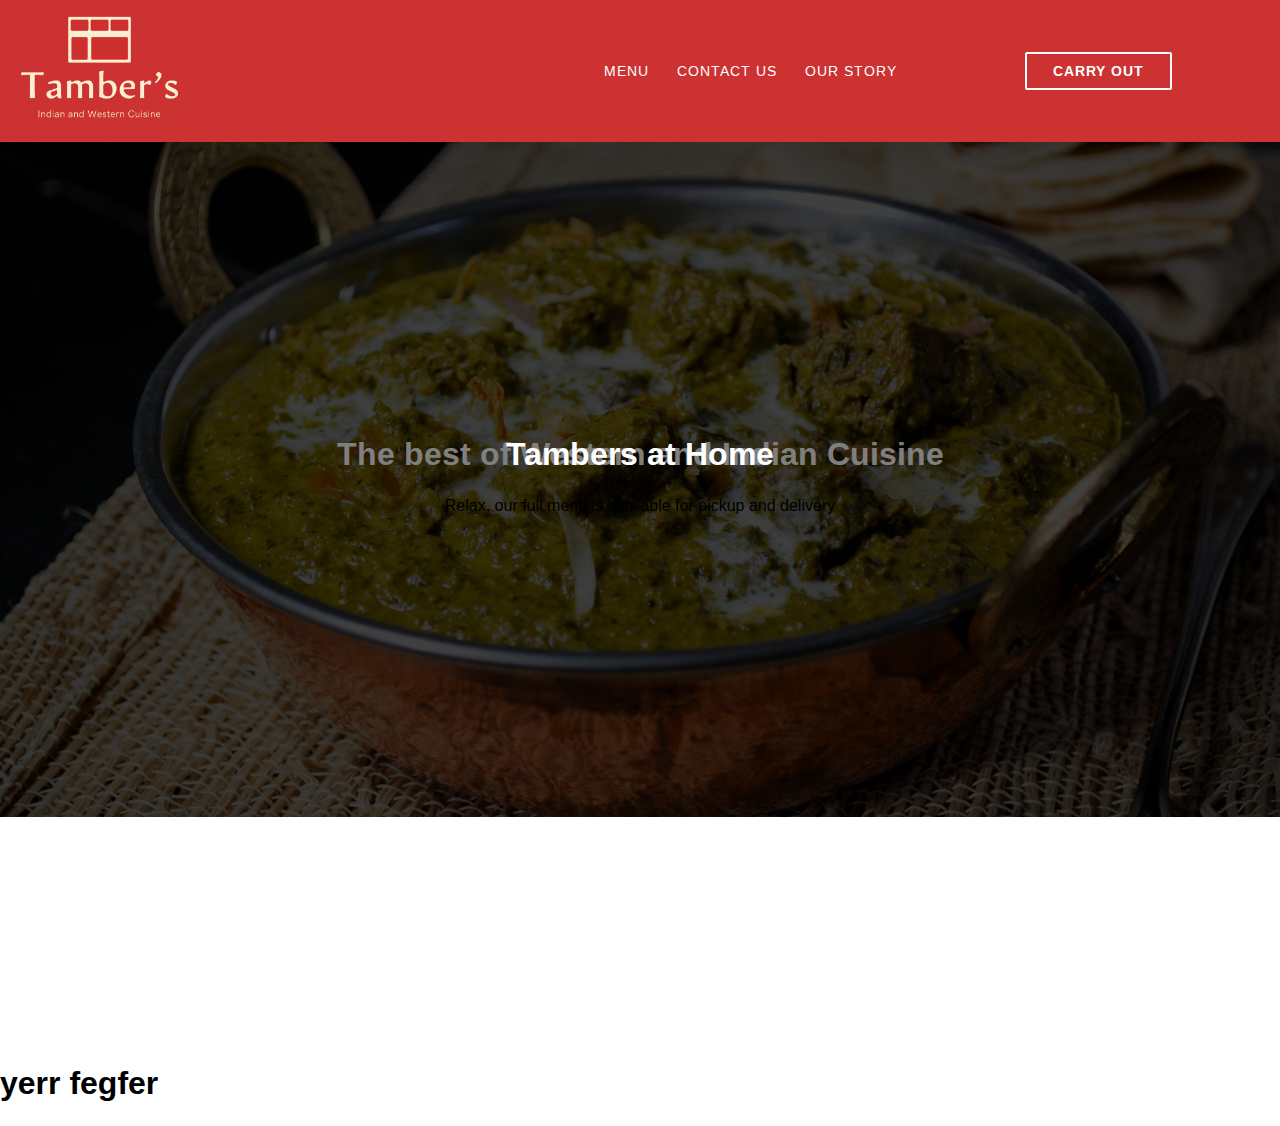
==== index..html @ 7afd2e1f "commit 1" ====
<!DOCTYPE html>
<html lang="en">
<head>
    <meta charset="UTF-8">
    <meta name="viewport" content="width=device-width, initial-scale=1.0">
    <title>Document</title>
    <link rel="stylesheet" href="./app/scss/style.css">
    <link rel="preconnect" href="https://fonts.gstatic.com">
    <link href="https://fonts.googleapis.com/css2?family=Arimo&family=Open+Sans&display=swap" rel="stylesheet">
</head>
<header class="header">

    <div class="dropdown hide-for-desktop">
        <a href="#">Home</a>
        <a href="#">Menu</a>
        <a href="#">Contact Us</a>
        <a href="#">Our Story</a>
        <a href="#">Carry Out</a>
    </div>

    <nav class = "flex flex-jc-sb flex-ai-c">
        <a href="#" class="header__logo">
            <img class = "small hide-for-desktop" src="./images/tambers_logo_cropped.png" alt="Tambers">
            <img class = "large hide-for-mobile" src="./images/tambers_logo_cropped.png" alt="Tambers">
        </a>

        <a href="#" id = "btnHamburger" class = "header__menu open hide-for-desktop">
            <span></span>
            <span></span>
            <span></span>
        </a>

    <div class="hide-for-mobile" >
        <li class="header__links flex-jc-c header__underline">
            <a href="#" class = "link">Menu</a>
        </li>
        <li class="header__links flex-jc-c header__underline">
            <a href="#" class = "link">Contact Us</a>
        </li>
        <li class="header__links flex-jc-c header__underline">
            <a href="#" class = "link">Our Story</a>
        </li>
        <li class="header__links flex-jc-c flex-ai-c header__button">
            <a href="#" class = "carryout">Carry out</a>
        </li>

    </div>
    </nav>
</header>


<body>
    <section class="hero">
        <div class="hero__slides">
            <div class="hero__slide">
                <h1>Tambers at Home</h1>
                <p>Relax, our full menu is available for pickup and delivery</p>
            </div>
            <div class="hero__slide">
                <h1>Serving Charles Village since 1991</h1>
                <p>Experience a loyal community treasure</p>
            </div>
            <div class="hero__slide">
                <h1>The best of Western and Indian Cuisine</h1>
            </div>
        </div>


        <div class="hero__text">
            <h1>yerr fegfer</h1>
        </div>

    </section>
    
    <script src="./app/js/script.js"></script>
</body>

</html>
---- app/scss/style.css ----
@-webkit-keyframes fade-in {
  from {
    visibility: hidden;
    opacity: 0;
  }
  1% {
    visibility: visible;
    opacity: 0;
  }
  to {
    visibility: visible;
    opacity: 1;
  }
}

@keyframes fade-in {
  from {
    visibility: hidden;
    opacity: 0;
  }
  1% {
    visibility: visible;
    opacity: 0;
  }
  to {
    visibility: visible;
    opacity: 1;
  }
}

.fade-in {
  -webkit-animation: fade-in 300ms ease-in-out forwards;
          animation: fade-in 300ms ease-in-out forwards;
}

@-webkit-keyframes fade-out {
  from {
    visibility: visible;
    opacity: 1;
  }
  99% {
    visibility: visible;
    opacity: 0;
  }
  to {
    visibility: hidden;
    opacity: 0;
  }
}

@keyframes fade-out {
  from {
    visibility: visible;
    opacity: 1;
  }
  99% {
    visibility: visible;
    opacity: 0;
  }
  to {
    visibility: hidden;
    opacity: 0;
  }
}

.fade-out {
  -webkit-animation: fade-out 300ms ease-in-out forwards;
          animation: fade-out 300ms ease-in-out forwards;
}

@-webkit-keyframes slideshow {
  25% {
    opacity: 1;
  }
  33.33% {
    opacity: 0;
  }
  91.66% {
    opacity: 0;
  }
  100% {
    opacity: 1;
  }
}

@keyframes slideshow {
  25% {
    opacity: 1;
  }
  33.33% {
    opacity: 0;
  }
  91.66% {
    opacity: 0;
  }
  100% {
    opacity: 1;
  }
}

html {
  font-size: 100%;
  -webkit-box-sizing: border-box;
          box-sizing: border-box;
}

*, *::before, *::after {
  -webkit-box-sizing: inheret;
          box-sizing: inheret;
}

body {
  margin: 0;
  padding: 0;
  line-height: 1.3;
  font-family: Arial, Helvetica, sans-serif;
}

a, a:visited, a:hover {
  text-decoration: none;
}

.flex {
  display: -webkit-box;
  display: -ms-flexbox;
  display: flex;
}

.flex-jc-sb {
  -webkit-box-pack: justify;
      -ms-flex-pack: justify;
          justify-content: space-between;
}

.flex-jc-c {
  -webkit-box-pack: center;
      -ms-flex-pack: center;
          justify-content: center;
}

.flex-ai-c {
  -webkit-box-align: center;
      -ms-flex-align: center;
          align-items: center;
}

@media (max-width: 63.9375em) {
  .hide-for-mobile {
    display: none;
  }
}

@media (min-width: 64em) {
  .hide-for-desktop {
    display: none;
  }
}

.header {
  background-color: #cc3232;
}

.header a {
  font-family: "Arimo", sans-serif;
  font-size: .875rem;
  color: white;
  font-weight: 500;
  letter-spacing: .0625rem;
  text-transform: uppercase;
}

.header nav {
  padding-left: .9375rem;
  padding-right: 3.75rem;
}

.header__logo img {
  padding-top: .75rem;
  padding-bottom: .85rem;
}

.header__logo img.small {
  height: 6.25rem;
}

.header__logo img.large {
  height: 7rem;
}

.header__menu > span {
  display: block;
  width: 26px;
  height: 2px;
  background-color: #fceed0;
  -webkit-transform-origin: 3px 1px;
          transform-origin: 3px 1px;
  -webkit-transition: all ease-in-out 300ms;
  transition: all ease-in-out 300ms;
}

.header__menu > span:not(:last-child) {
  margin-bottom: 5px;
}

.header.open .header__menu > span:first-child {
  -webkit-transform: rotate(45deg);
          transform: rotate(45deg);
}

.header.open .header__menu > span:nth-child(2) {
  opacity: 0;
}

.header.open .header__menu > span:last-child {
  -webkit-transform: rotate(-45deg);
          transform: rotate(-45deg);
}

.header .dropdown {
  opacity: 0;
  background-color: #cc3232;
  position: fixed;
  top: 8.125rem;
  bottom: 0px;
  left: 0px;
  right: 0px;
  z-index: 4;
}

.header .dropdown a {
  display: block;
  text-align: center;
  margin-bottom: 25px;
  font-size: 1.075rem;
  color: #fceed0;
}

.header .dropdown a:first-child {
  margin-top: 100px;
}

.header__links {
  display: inline-block;
  list-style-type: none;
  position: relative;
}

.header__links .link {
  padding-right: 1.475rem;
}

.header__underline::after {
  content: '';
  position: relative;
  display: block;
  height: .1em;
  width: 0%;
  background-color: white;
  bottom: -.5em;
  -webkit-transition: all ease-in-out 300ms;
  transition: all ease-in-out 300ms;
}

.header__underline:hover::after {
  width: 40%;
}

.header__button {
  margin-left: 6.2rem;
  margin-right: 3rem;
  border: 2px solid white;
  border-radius: .130rem;
  background-color: transparent;
  -webkit-transition: all ease-in-out 300ms;
  transition: all ease-in-out 300ms;
}

.header__button a {
  padding: .575em 1.8704em;
  display: inline-block;
  color: white;
  font-weight: 700;
  -webkit-transition: all ease-in-out 300ms;
  transition: all ease-in-out 300ms;
}

.header__button:hover {
  background-color: white;
  border: 2px solid white;
}

.header__button:hover a {
  color: #cc3232;
}

.hero {
  min-height: 100vh;
  position: relative;
  /*
    &__text {
        color: blue;
        position: absolute;
        top: 0;
        left: 0;
        z-index: 4;

    }
    */
}

.hero__slides {
  min-height: 100vh;
  min-width: 100%;
}

.hero__slide {
  background-image: -webkit-gradient(linear, left top, left bottom, from(rgba(0, 0, 0, 0.5)), to(rgba(0, 0, 0, 0.5))), url(../../images/biryani.jpg);
  background-image: linear-gradient(rgba(0, 0, 0, 0.5), rgba(0, 0, 0, 0.5)), url(../../images/biryani.jpg);
  background-repeat: no-repeat;
  background-size: cover;
  background-position: center center;
  z-index: 3;
  position: absolute;
  min-height: 75vh;
  min-width: 100%;
  overflow: hidden;
  top: 0;
  left: 0;
  -webkit-animation: slideshow 12s linear 0s infinite;
          animation: slideshow 12s linear 0s infinite;
  text-align: center;
  -webkit-box-align: center;
      -ms-flex-align: center;
          align-items: center;
  -webkit-box-pack: center;
      -ms-flex-pack: center;
          justify-content: center;
}

.hero__slide:nth-child(2) {
  background-image: -webkit-gradient(linear, left top, left bottom, from(rgba(0, 0, 0, 0.5)), to(rgba(0, 0, 0, 0.5))), url(../../images/butter-chx.jpeg);
  background-image: linear-gradient(rgba(0, 0, 0, 0.5), rgba(0, 0, 0, 0.5)), url(../../images/butter-chx.jpeg);
  z-index: 2;
  -webkit-animation-delay: 4s;
          animation-delay: 4s;
}

.hero__slide:nth-child(3) {
  background-image: -webkit-gradient(linear, left top, left bottom, from(rgba(0, 0, 0, 0.5)), to(rgba(0, 0, 0, 0.5))), url(../../images/Lamb-Saagwala-2.jpg);
  background-image: linear-gradient(rgba(0, 0, 0, 0.5), rgba(0, 0, 0, 0.5)), url(../../images/Lamb-Saagwala-2.jpg);
  z-index: 2;
  -webkit-animation-delay: 8s;
          animation-delay: 8s;
}

.hero__slide h1 {
  font-family: "Arimo", sans-serif;
  color: white;
  padding-top: 30vh;
}
/*# sourceMappingURL=style.css.map */
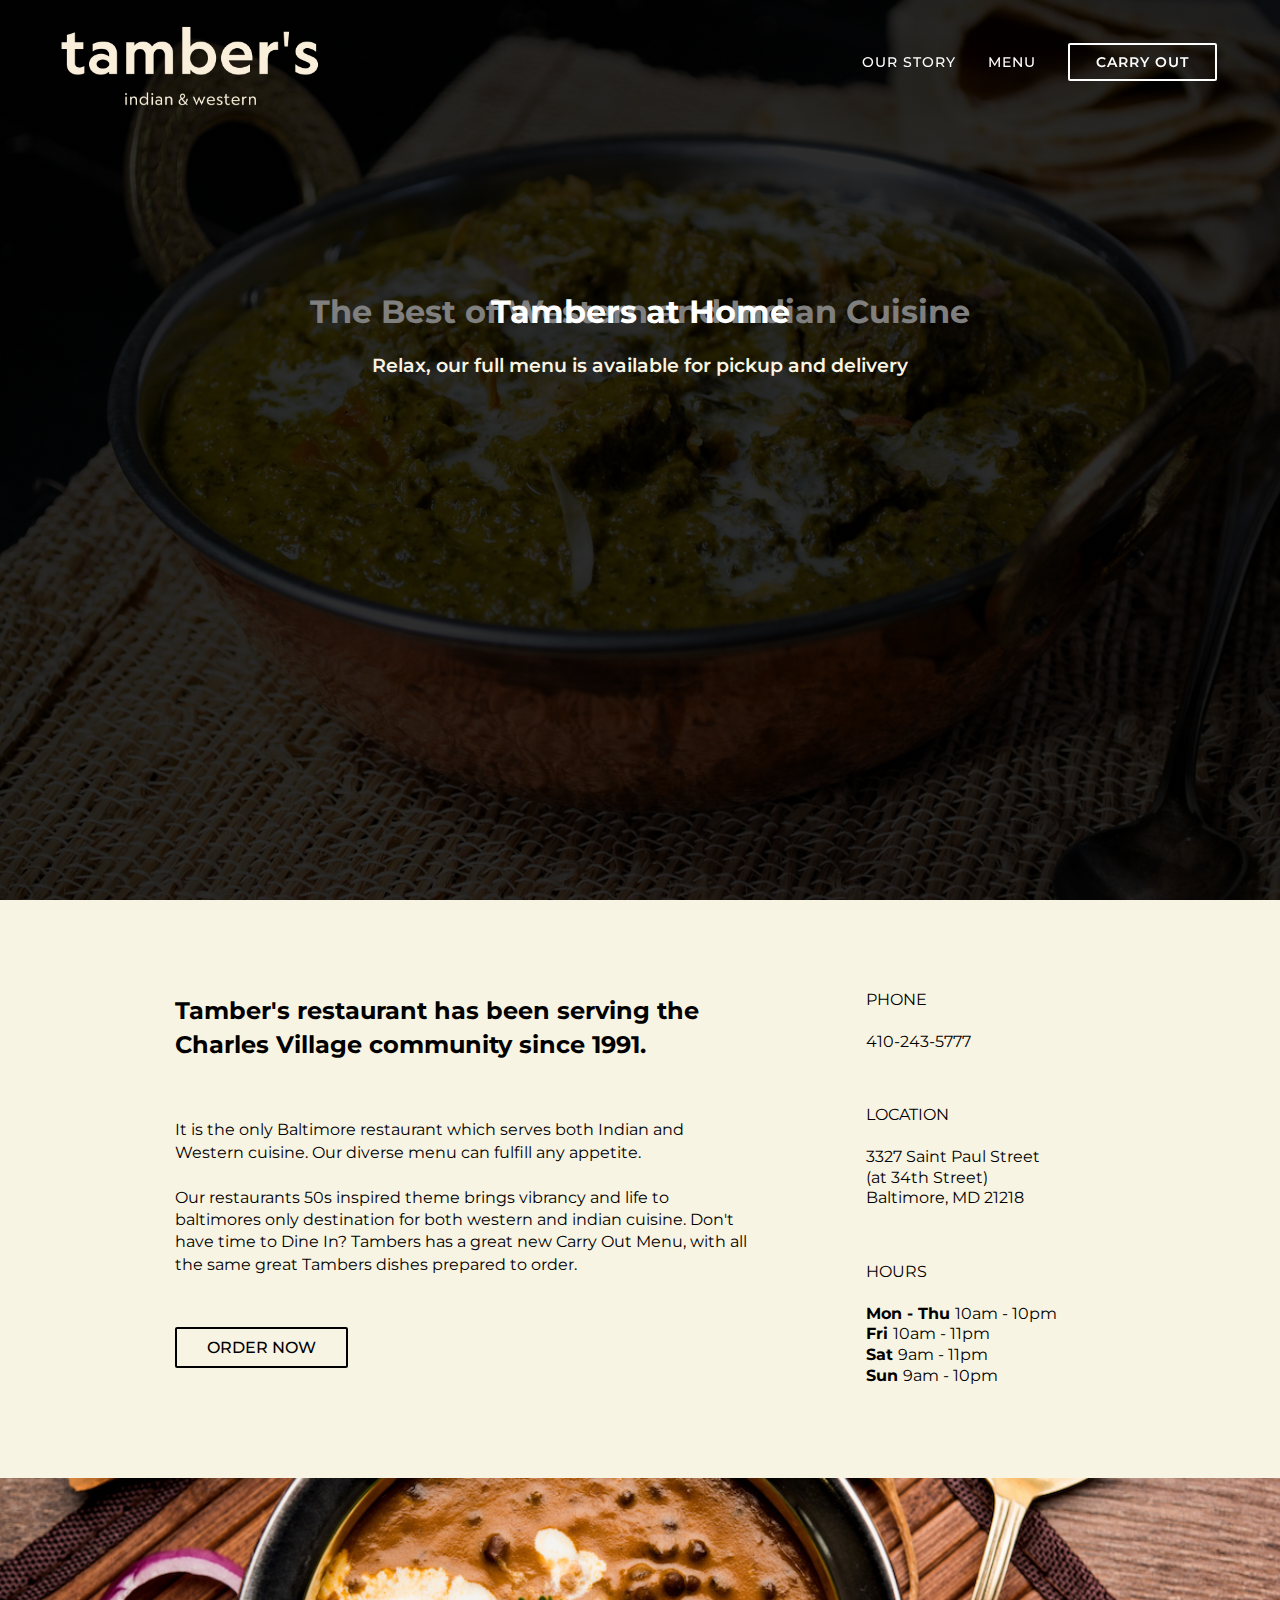
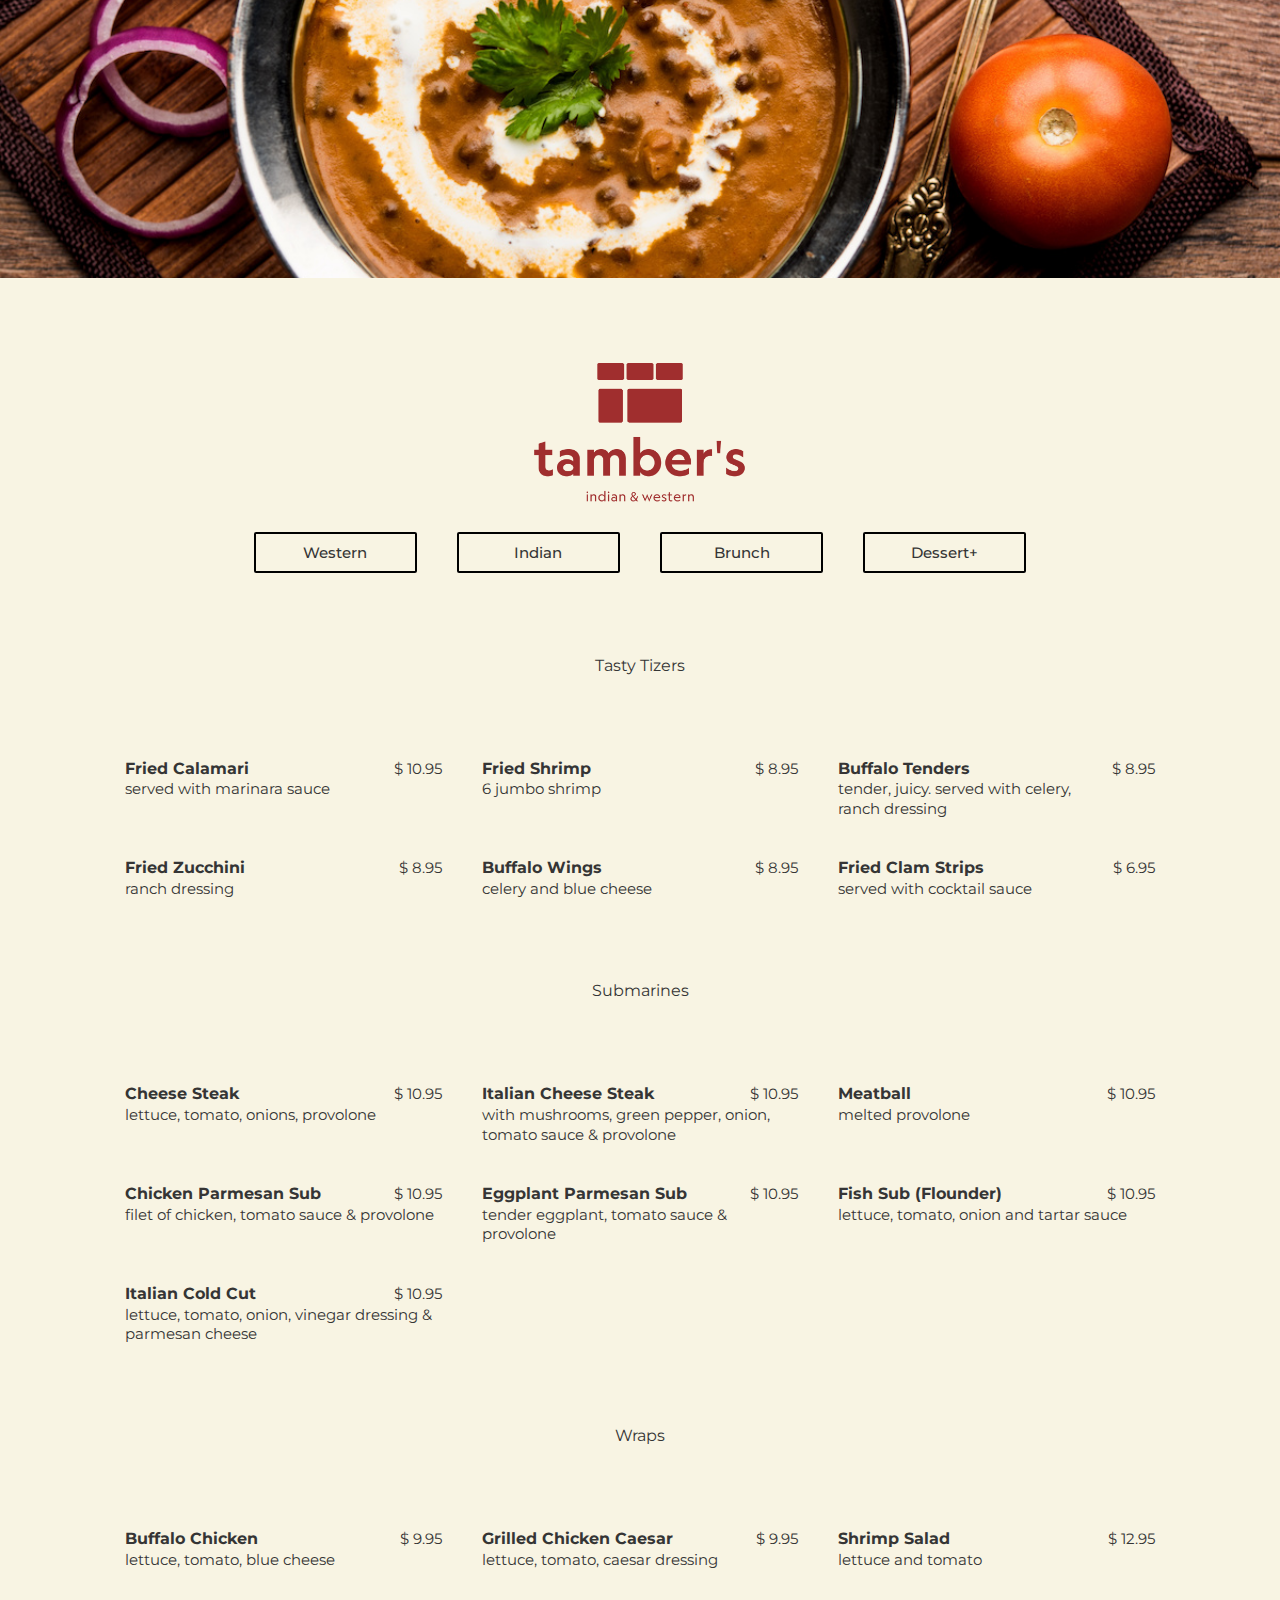
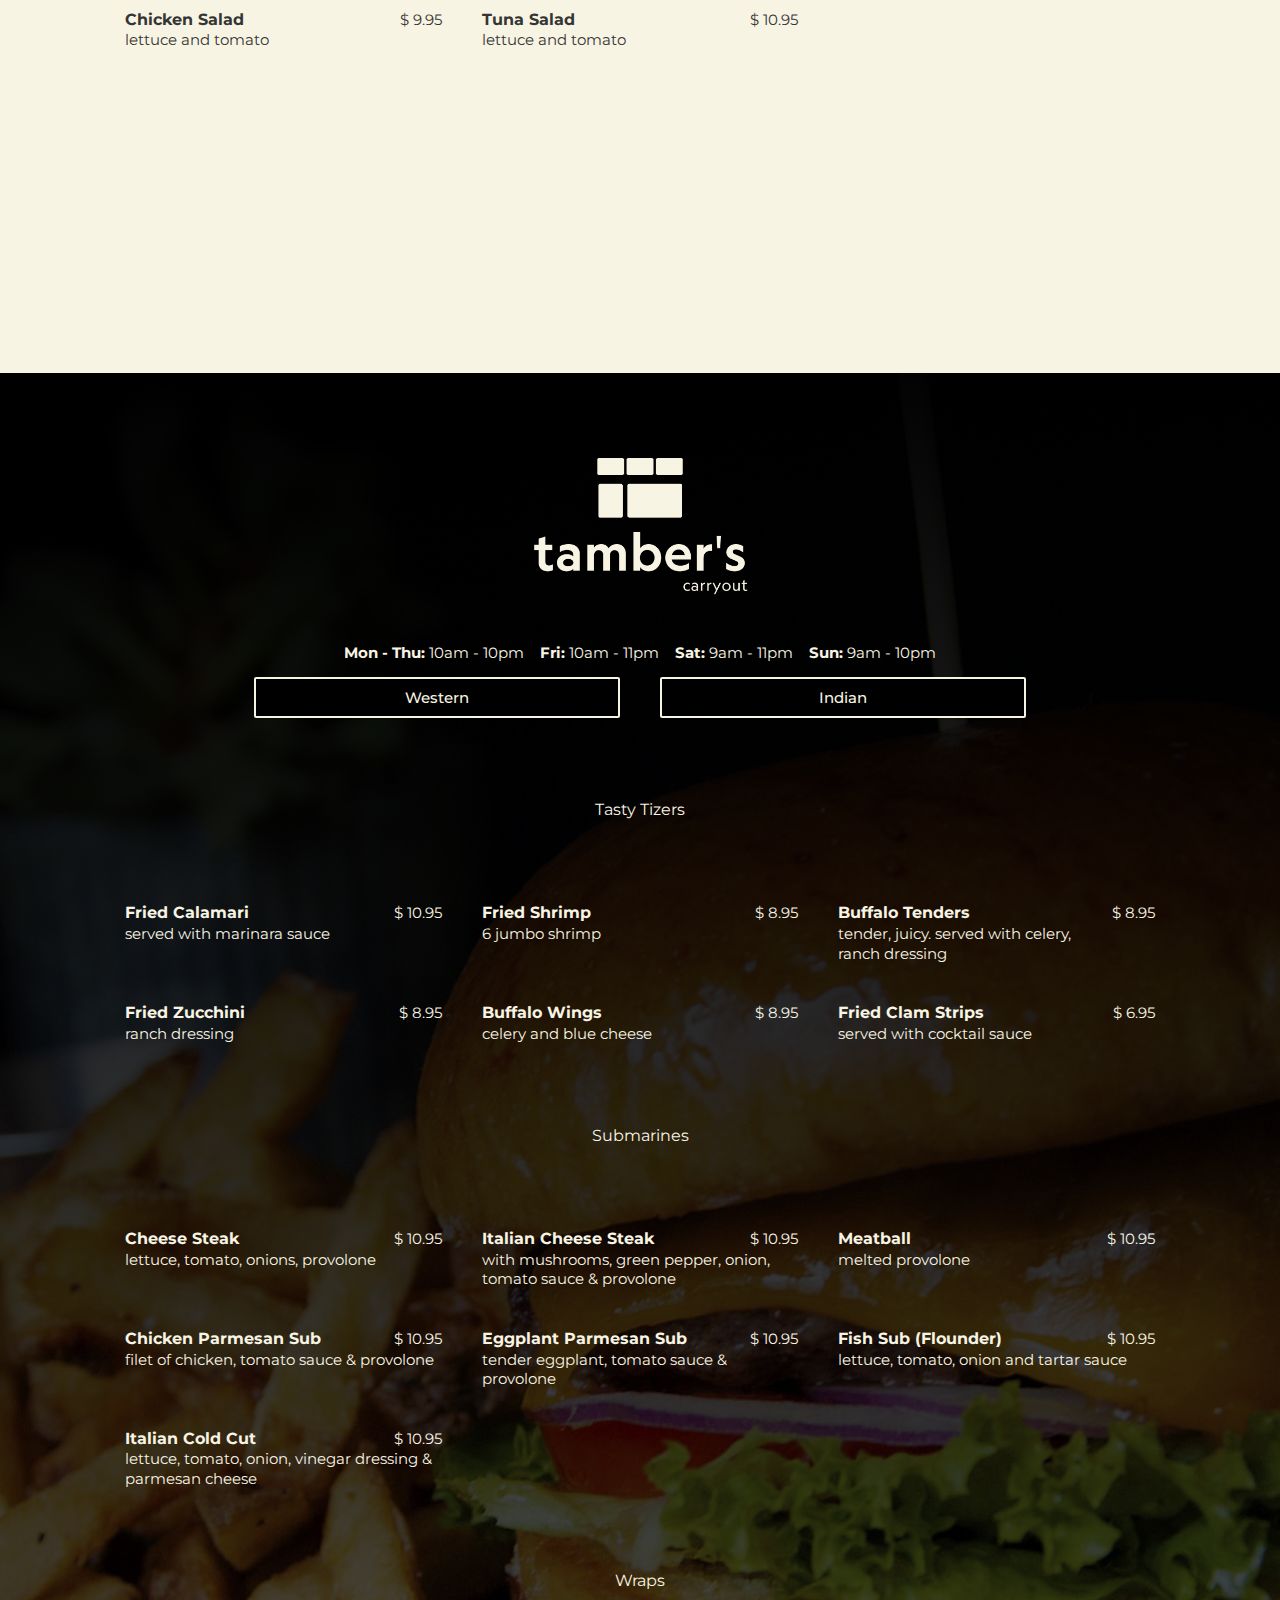
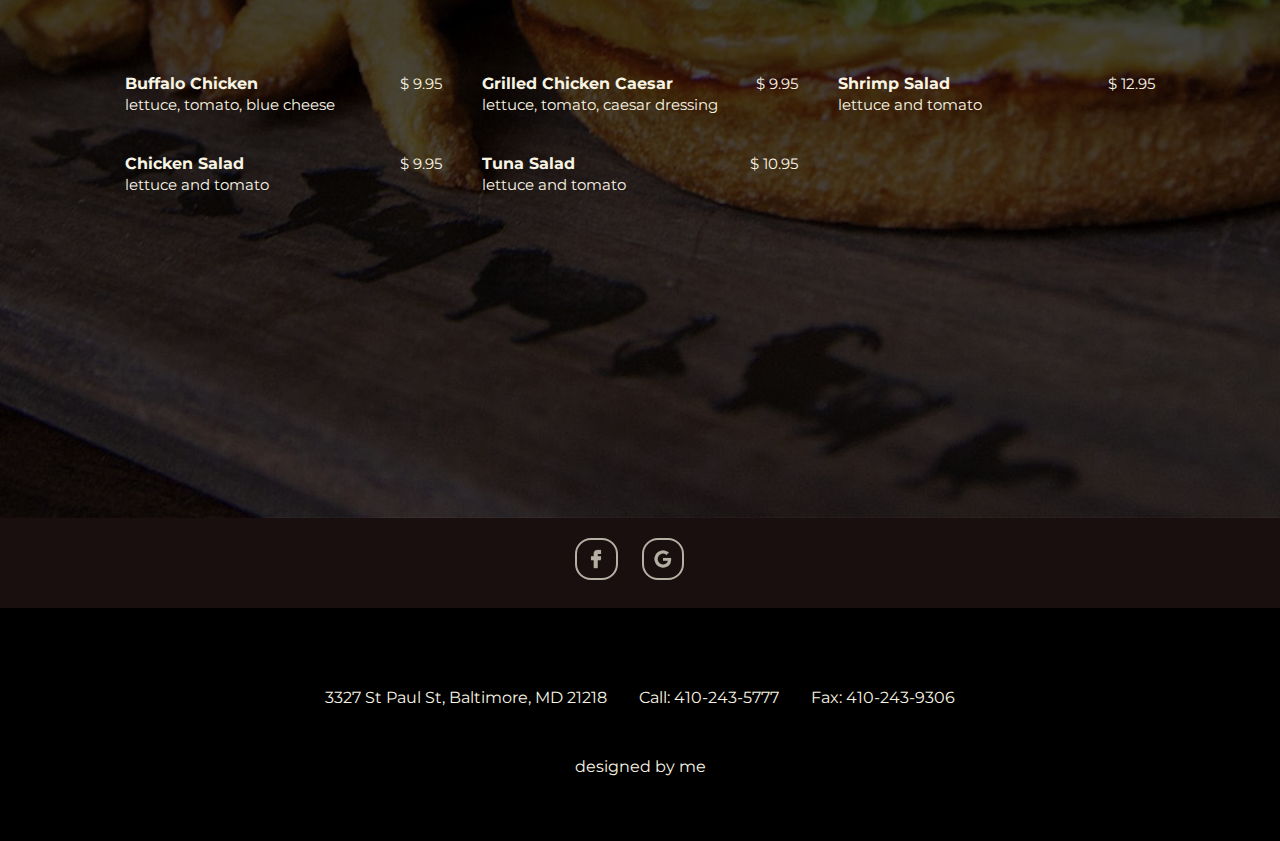
==== commit e82112cd: "final draft 1" ====
--- a/index..html
+++ b/index..html
@@ -7,21 +7,28 @@
     <link rel="stylesheet" href="./app/scss/style.css">
     <link rel="preconnect" href="https://fonts.gstatic.com">
     <link href="https://fonts.googleapis.com/css2?family=Arimo&family=Open+Sans&display=swap" rel="stylesheet">
+    <link rel="preconnect" href="https://fonts.gstatic.com">
+    <link rel="preconnect" href="https://fonts.gstatic.com">
+    <link href="https://fonts.googleapis.com/css2?family=Montserrat:wght@400;500;600;700&family=Raleway:wght@100;300;400;600;700&display=swap" rel="stylesheet">
 </head>
+
+<div class="site_wrapper">
+
+ <!----------------------------HEADER----------------------------------------->
+
 <header class="header">
 
     <div class="dropdown hide-for-desktop">
-        <a href="#">Home</a>
-        <a href="#">Menu</a>
-        <a href="#">Contact Us</a>
-        <a href="#">Our Story</a>
-        <a href="#">Carry Out</a>
+        <a href="#" class="dropdownLink">Home</a>
+        <a href="#Overview" class="dropdownLink">Our Story</a>
+        <a href="#Menu" class="dropdownLink">Menu</a>
+        <a href="#Carryout" class="dropdownLink">Carry Out</a>
     </div>
 
     <nav class = "flex flex-jc-sb flex-ai-c">
         <a href="#" class="header__logo">
-            <img class = "small hide-for-desktop" src="./images/tambers_logo_cropped.png" alt="Tambers">
-            <img class = "large hide-for-mobile" src="./images/tambers_logo_cropped.png" alt="Tambers">
+            <img class = "small hide-for-desktop" src="./logo/tambers_logo-text_only-transperent.png" alt="Tambers">
+            <img class = "large hide-for-mobile" src="./logo/tambers_logo-text_only-transperent.png" alt="Tambers">
         </a>
 
         <a href="#" id = "btnHamburger" class = "header__menu open hide-for-desktop">
@@ -32,47 +39,1027 @@
 
     <div class="hide-for-mobile" >
         <li class="header__links flex-jc-c header__underline">
-            <a href="#" class = "link">Menu</a>
+            <a href="#Overview" class = "link">Our Story</a>
         </li>
         <li class="header__links flex-jc-c header__underline">
-            <a href="#" class = "link">Contact Us</a>
-        </li>
-        <li class="header__links flex-jc-c header__underline">
-            <a href="#" class = "link">Our Story</a>
+            <a href="#Menu" class = "link">Menu</a>
         </li>
         <li class="header__links flex-jc-c flex-ai-c header__button">
-            <a href="#" class = "carryout">Carry out</a>
+            <a href="#Carryout" class = "carryout">Carry out</a>
         </li>
 
     </div>
     </nav>
 </header>
 
+ <!----------------------------HERO------------------------------------------->
 
 <body>
     <section class="hero">
-        <div class="hero__slides">
-            <div class="hero__slide">
+        <div class="hero__slide">
+            <div class="hero__slide__text">
                 <h1>Tambers at Home</h1>
                 <p>Relax, our full menu is available for pickup and delivery</p>
-            </div>
-            <div class="hero__slide">
+        </div>
+        </div>
+        <div class="hero__slide">
+            <div class="hero__slide__text">
                 <h1>Serving Charles Village since 1991</h1>
                 <p>Experience a loyal community treasure</p>
             </div>
-            <div class="hero__slide">
-                <h1>The best of Western and Indian Cuisine</h1>
-            </div>
-        </div>
-
-
-        <div class="hero__text">
-            <h1>yerr fegfer</h1>
-        </div>
-
+        </div>
+        <div class="hero__slide">
+            <div class="hero__slide__text">
+                <h1>The Best of Western and Indian Cuisine</h1>
+            </div>
+        </div>
     </section>
+
+     <!----------------------------OVERVIEW------------------------------------>
+
+    <section class="overview" id="Overview">
+        <div class="overview__grid">
+
+            <div class="overview__description">
+                <h2>
+                    Tamber's restaurant has been serving the Charles Village community since 1991. 
+                </h2>
+                <br />
+                <p>
+                    It is the only Baltimore restaurant which serves both Indian and Western cuisine. Our diverse menu can fulfill any appetite.
+                <br />
+                <br />
+                    Our restaurants 50s inspired theme brings vibrancy and life to baltimores only destination for both western and indian cuisine. Don't have time to Dine In? Tambers has a great new Carry Out Menu, with all the same great Tambers dishes prepared to order.
+                </p>
+                <br />
+                <br />
+                <a href = "tel:4102435777" class="overview__button">
+                    ORDER NOW
+                </a>
+            </div>
+
+            <div class="overview__contact">
+                <p>
+                   PHONE 
+                   <br />
+                   <br />
+                   410-243-5777
+                </p>
+                <br />
+                <p>
+                    LOCATION 
+                    <br />
+                    <br />
+                    3327 Saint Paul Street
+                    <br />
+                    (at 34th Street)
+                    <br />
+                    Baltimore, MD 21218
+                 </p>
+                <br />
+                 <p>
+                    HOURS 
+                    <br />
+                    <br />
+                    <b>Mon - Thu </b>10am - 10pm
+                    <br />
+                    <b>Fri </b> 10am - 11pm
+                    <br />
+                    <b>Sat </b> 9am - 11pm
+                    <br />
+                    <b>Sun </b> 9am - 10pm
+                 </p>
+                
+            </div>
+        </div>
+
+    </section>
+
+    <div class="break" style= "background-image: url(./images/AdobeStock_228144922.jpeg)"></div>
+
+     <!----------------------------DINEINE----------------------------------->
+     
+    <section class="menu dinein" id="Menu">
+        <img src="./logo/tambers_logo_full-transperent-red.png" alt="" class="menu__logo">
+
+        <div class="menu__toggles">
+            <label class="menu__toggles__button dinein dinein_toggle" id ="western">Western</label>
+            <label class="menu__toggles__button dinein dinein_toggle" id="indian">Indian</label>
+            <label class="menu__toggles__button dinein dinein_toggle" id="brunch">Brunch</label>
+            <label class="menu__toggles__button dinein dinein_toggle" id="dessert">Dessert+</label>
+        </div>
+        
+           
+        <div class="menuWrapper">
+             <!----------------------------Western Food------------------------>
+            <div class="currentMenu menuGroup" id ="western"> 
+            <p class="menu__category"> Tasty Tizers</p>
+            <div class="menu__items__grid">
+                <div class="menu__item">
+                    <p class="menu__item__name">
+                        Fried Calamari
+                    </p>
+                    <span class="menu__item__price">$ 10.95</span>
+                    <p class="menu__item__description"> 
+                        served with marinara sauce
+                    </p>
+                </div>
+                <div class="menu__item">
+                    <p class="menu__item__name">
+                        Fried Shrimp
+                    </p>
+                    <span class="menu__item__price">$ 8.95</span>
+                    <p class="menu__item__description"> 
+                        6 jumbo shrimp
+                    </p>
+                </div>
+                <div class="menu__item">
+                    <p class="menu__item__name">
+                        Buffalo Tenders
+                    </p>
+                    <span class="menu__item__price">$ 8.95</span>
+                    <p class="menu__item__description"> 
+                        tender, juicy. served with celery, <br/> ranch dressing 
+                    </p>
+                </div>
+
+                <div class="menu__item">
+                    <p class="menu__item__name">
+                        Fried Zucchini
+                    </p>
+                    <span class="menu__item__price">$ 8.95</span>
+                    <p class="menu__item__description"> 
+                        ranch dressing 
+                    </p>
+                </div>
+                <div class="menu__item">
+                    <p class="menu__item__name">
+                        Buffalo Wings
+                    </p>
+                    <span class="menu__item__price">$ 8.95</span>
+                    <p class="menu__item__description"> 
+                    celery and blue cheese 
+                    </p>
+                </div>
+                <div class="menu__item">
+                    <p class="menu__item__name">
+                        Fried Clam Strips
+                    </p>
+                    <span class="menu__item__price">$ 6.95</span>
+                    <p class="menu__item__description"> 
+                        served with cocktail sauce
+                    </p>
+                </div>
+            </div>
+            
+
+            <p class="menu__category"> Submarines</p>
+            <div class="menu__items__grid">
+                <div class="menu__item">
+                    <p class="menu__item__name">
+                        Cheese Steak
+                    </p>
+                    <span class="menu__item__price">$ 10.95</span>
+                    <p class="menu__item__description"> 
+                        lettuce, tomato, onions, provolone
+                    </p>
+                </div>
+                <div class="menu__item">
+                    <p class="menu__item__name">
+                        Italian Cheese Steak
+                    </p>
+                    <span class="menu__item__price">$ 10.95</span>
+                    <p class="menu__item__description"> 
+                        with mushrooms, green pepper, onion, <br/>
+                        tomato sauce & provolone
+                    </p>
+                </div>
+
+                <div class="menu__item">
+                    <p class="menu__item__name">
+                        Meatball
+                    </p>
+                    <span class="menu__item__price">$ 10.95</span>
+                    <p class="menu__item__description"> 
+                        melted provolone
+                    </p>
+                </div>
+                <div class="menu__item">
+                    <p class="menu__item__name">
+                        Chicken Parmesan Sub
+                    </p>
+                    <span class="menu__item__price">$ 10.95</span>
+                    <p class="menu__item__description"> 
+                        filet of chicken, tomato sauce & provolone
+                    </p>
+                </div>
+                <div class="menu__item">
+                    <p class="menu__item__name">
+                        Eggplant Parmesan Sub
+                    </p>
+                    <span class="menu__item__price">$ 10.95</span>
+                    <p class="menu__item__description"> 
+                        tender eggplant, tomato sauce & provolone
+                    </p>
+                </div>
+                <div class="menu__item">
+                    <p class="menu__item__name">
+                        Fish Sub (Flounder)
+                    </p>
+                    <span class="menu__item__price">$ 10.95</span>
+                    <p class="menu__item__description"> 
+                        lettuce, tomato, onion and tartar sauce
+                    </p>
+                </div>
+                <div class="menu__item">
+                    <p class="menu__item__name">
+                        Italian Cold Cut
+                    </p>
+                    <span class="menu__item__price">$ 10.95</span>
+                    <p class="menu__item__description"> 
+                        lettuce, tomato, onion, vinegar dressing & parmesan cheese
+                    </p>
+                </div>
+            </div>
+
+            <p class="menu__category"> Wraps</p>
+            <div class="menu__items__grid">
+                <div class="menu__item">
+                    <p class="menu__item__name">
+                        Buffalo Chicken
+                    </p>
+                    <span class="menu__item__price">$ 9.95</span>
+                    <p class="menu__item__description"> 
+                        lettuce, tomato, blue cheese
+                    </p>
+                </div>
+                <div class="menu__item">
+                    <p class="menu__item__name">
+                        Grilled Chicken Caesar
+                    </p>
+                    <span class="menu__item__price">$ 9.95</span>
+                    <p class="menu__item__description"> 
+                        lettuce, tomato, caesar dressing
+                    </p>
+                </div>
+                <div class="menu__item">
+                    <p class="menu__item__name">
+                        Shrimp Salad
+                    </p>
+                    <span class="menu__item__price">$ 12.95</span>
+                    <p class="menu__item__description"> 
+                        Lettuce and tomato
+                    </p>
+                </div>
+                <div class="menu__item">
+                    <p class="menu__item__name">
+                        Chicken Salad
+                    </p>
+                    <span class="menu__item__price">$ 9.95</span>
+                    <p class="menu__item__description"> 
+                        Lettuce and tomato
+                    </p>
+                </div>
+                <div class="menu__item">
+                    <p class="menu__item__name">
+                        Tuna Salad
+                    </p>
+                    <span class="menu__item__price">$ 10.95</span>
+                    <p class="menu__item__description"> 
+                        Lettuce and tomato
+                    </p>
+                </div>
+            </div>
+            </div> 
+
+            <!----------------------------Indian Food-------------------------->
+            <div class="hidden menuGroup" id="indian">
+                <p class="menu__category"> Vegetable Specialties</p>
+                <div class="menu__items__grid">
+                    <div class="menu__item">
+                        <p class="menu__item__name">
+                            Mattar Paneer
+                        </p>
+                        <span class="menu__item__price">$ 13.95</span>
+                        <p class="menu__item__description"> 
+                            homemade cheese. gently cooked with
+                            peas and spices
+                        </p>
+                    </div>
+                    <div class="menu__item">
+                        <p class="menu__item__name">
+                            Palak Paneer
+                        </p>
+                        <span class="menu__item__price">$ 13.95</span>
+                        <p class="menu__item__description"> 
+                            Homemade cheese. fresh spinach, seasonings and spices
+                        </p>
+                    </div>
+                    <div class="menu__item">
+                        <p class="menu__item__name">
+                            Aloo Gobi
+                        </p>
+                        <span class="menu__item__price">$ 12.95</span>
+                        <p class="menu__item__description"> 
+                            Cauliflower and potatoes. onions, tomatoes and delicate spices
+                        </p>
+                    </div>
+                    <div class="menu__item">
+                        <p class="menu__item__name">
+                            Mixed Vegetables
+                        </p>
+                        <span class="menu__item__price">$ 12.95</span>
+                        <p class="menu__item__description"> 
+                            Fresh vegetables. mild curry spices
+                        </p>
+                    </div>
+                    <div class="menu__item">
+                        <p class="menu__item__name">
+                            Shahi Paneer
+                        </p>
+                        <span class="menu__item__price">$ 13.95</span>
+                        <p class="menu__item__description"> 
+                            Cubes of homemade cheese. authentic spices. tomato cream sauce
+                        </p>
+                    </div>
+                    <div class="menu__item">
+                        <p class="menu__item__name">
+                            Paneer Jalfrezi
+                        </p>
+                        <span class="menu__item__price">$ 13.95</span>
+                        <p class="menu__item__description"> 
+                            Homemade cheese. green peppers, broccoli, mushrooms, onions, tomatoes & Indian herbs
+                        </p>
+                    </div>
+                    <div class="menu__item">
+                        <p class="menu__item__name">
+                            Channa Masala
+                        </p>
+                        <span class="menu__item__price">$ 11.95</span>
+                        <p class="menu__item__description"> 
+                            Chick peas, tomatoes, onions, & Masala sauce
+                        </p>
+                    </div>
+                    <div class="menu__item">
+                        <p class="menu__item__name">
+                            Malai Koftas
+                        </p>
+                        <span class="menu__item__price">$ 13.95</span>
+                        <p class="menu__item__description"> 
+                            pan fried veggie fritters. cooked with nuts in cream sauce
+                        </p>
+                    </div>
+                    <div class="menu__item">
+                        <p class="menu__item__name">
+                            Choley Palak
+                        </p>
+                        <span class="menu__item__price">$ 13.95</span>
+                        <p class="menu__item__description"> 
+                            Chick peas and spinach simmered with Indian herbs and spices
+                        </p>
+                    </div>
+                    <div class="menu__item">
+                        <p class="menu__item__name">
+                            Vegetable Korma
+                        </p>
+                        <span class="menu__item__price">$ 13.95</span>
+                        <p class="menu__item__description"> 
+                            vegetables with authentic spices.  cream sauce
+                        </p>
+                    </div>
+                </div>
+            </div>
+        
+            <!----------------------------Brunch Food-------------------------->
+            <div class="hidden menuGroup" id="brunch">
+                <p class="menu__category"> Eggs</p>
+                <div class="menu__items__grid">
+                    <div class="menu__item">
+                        <p class="menu__item__name">
+                            Two Any Style
+                        </p>
+                        <span class="menu__item__price">$ 6.95</span>
+                        <p class="menu__item__description"> 
+                            ham, bacon, sausage, or corn beef hash 
+                            ( + $2 )
+                        </p>
+                    </div>
+                    <div class="menu__item">
+                        <p class="menu__item__name">
+                            Steak & Eggs
+                        </p>
+                        <span class="menu__item__price">$ 14.95</span>
+                        <p class="menu__item__description"> 
+                            Home fries
+                        </p>
+                    </div>
+                    <div class="menu__item">
+                        <p class="menu__item__name">
+                            Eggs Benedict
+                        </p>
+                        <span class="menu__item__price">$ 9.95</span>
+                        <p class="menu__item__description"> 
+                            home fries
+                        </p>
+                    </div>
+                    <div class="menu__item">
+                        <p class="menu__item__name">
+                            Tuna Melt
+                        </p>
+                        <span class="menu__item__price">$ 9.95</span>
+                        <p class="menu__item__description"> 
+                            home fries
+                        </p>
+                    </div>
+                </div>
+                <p class="menu__category"> Omelettes <br/> 
+                    *Served all day long <br/> 
+                    served w/ fries or home fries & toast</p>
+                <div class="menu__items__grid">
+                    <div class="menu__item">
+                        <p class="menu__item__name">
+                            Feta & Spinach
+                        </p>
+                        <span class="menu__item__price">$ 8.95</span>
+                        <p class="menu__item__description">
+                        </p>
+                    </div>
+                    <div class="menu__item">
+                        <p class="menu__item__name">
+                            Feta & Tomato
+                        </p>
+                        <span class="menu__item__price">$ 8.95</span>
+                        <p class="menu__item__description"> 
+                            
+                        </p>
+                    </div>
+                    <div class="menu__item">
+                        <p class="menu__item__name">
+                            Cheese
+                        </p>
+                        <span class="menu__item__price">$ 7.95</span>
+                        <p class="menu__item__description"> 
+                        
+                        </p>
+                    </div>
+                    <div class="menu__item">
+                        <p class="menu__item__name">
+                            spanish
+                        </p>
+                        <span class="menu__item__price">$ 8.95</span>
+                        <p class="menu__item__description"> 
+                            Sautéed onions, green peppers, picante sauce
+                        </p>
+                    </div>
+                    <div class="menu__item">
+                        <p class="menu__item__name">
+                            Ham & Cheese
+                        </p>
+                        <span class="menu__item__price">$ 8.95</span>
+                        <p class="menu__item__description"> 
+
+                        </p>
+                    </div>
+                    <div class="menu__item">
+                        <p class="menu__item__name">
+                            Western 
+                        </p>
+                        <span class="menu__item__price">$ 8.95</span>
+                        <p class="menu__item__description"> 
+                            Sautéed onions, green peppers, ham
+                        </p>
+                    </div>
+                    <div class="menu__item">
+                        <p class="menu__item__name">
+                            Mushroom & Swiss 
+                        </p>
+                        <span class="menu__item__price">$ 8.95</span>
+                        <p class="menu__item__description"> 
+                            
+                        </p>
+                    </div>
+                    <div class="menu__item">
+                        <p class="menu__item__name">
+                            Veggie 
+                        </p>
+                        <span class="menu__item__price">$ 8.95</span>
+                        <p class="menu__item__description"> 
+                            assorted vegetables
+                        </p>
+                    </div>
+                </div>
+            </div>
+        
+            <!----------------------------Dessert Food------------------------->
+            <div class="hidden menuGroup" id="dessert">
+                <p class="menu__category"> All-Natural Ice Cream</p>
+                <div class="menu__items__grid">
+                    <div class="menu__item">
+                        <p class="menu__item__name">
+                            One Scoop
+                        </p>
+                        <span class="menu__item__price">$ 2.50</span>
+                        <p class="menu__item__description"> 
+                            vanilla, chocolate, strawberry, or coffee
+                        </p>
+                    </div>
+                    <div class="menu__item">
+                        <p class="menu__item__name">
+                            Two Scoops
+                        </p>
+                        <span class="menu__item__price">$ 3.50</span>
+                        <p class="menu__item__description"> 
+                            vanilla, chocolate, strawberry, or coffee
+                        </p>
+                    </div>
+                </div>
+                <p class="menu__category"> Desserts</p>
+                <div class="menu__items__grid">
+                    <div class="menu__item">
+                        <p class="menu__item__name">
+                            Apple Pie
+                        </p>
+                        <span class="menu__item__price">$ 3.95</span>
+                        <p class="menu__item__description">
+                        </p>
+                    </div>
+                    <div class="menu__item">
+                        <p class="menu__item__name">
+                            Apple Pie a la Mode
+                        </p>
+                        <span class="menu__item__price">$ 5.95</span>
+                        <p class="menu__item__description"> 
+                            
+                        </p>
+                    </div>
+                    <div class="menu__item">
+                        <p class="menu__item__name">
+                            Pecan Pie
+                        </p>
+                        <span class="menu__item__price">$ 4.50</span>
+                        <p class="menu__item__description"> 
+                        
+                        </p>
+                    </div>
+                    <div class="menu__item">
+                        <p class="menu__item__name">
+                            Lemon Meringue
+                        </p>
+                        <span class="menu__item__price">$ 3.95</span>
+                        <p class="menu__item__description"> 
+                        
+                        </p>
+                    </div>
+                    <div class="menu__item">
+                        <p class="menu__item__name">
+                            Creamy cheescake
+                        </p>
+                        <span class="menu__item__price">$ 3.95</span>
+                        <p class="menu__item__description"> 
+
+                        </p>
+                    </div>
+                    <div class="menu__item">
+                        <p class="menu__item__name">
+                            Coconut Cake 
+                        </p>
+                        <span class="menu__item__price">$ 3.95</span>
+                        <p class="menu__item__description"> 
+                            
+                        </p>
+                    </div>
+                    <div class="menu__item">
+                        <p class="menu__item__name">
+                            Carrot Cake 
+                        </p>
+                        <span class="menu__item__price">$ 3.95</span>
+                        <p class="menu__item__description"> 
+                            
+                        </p>
+                    </div>
+                    <div class="menu__item">
+                        <p class="menu__item__name">
+                            Indian Gulab Jaman 
+                        </p>
+                        <span class="menu__item__price">$ 8.95</span>
+                        <p class="menu__item__description"> 
+                            
+                        </p>
+                    </div>
+                </div>
+                <p class="menu__category"> Beverages</p>
+                <div class="menu__items__grid">
+                    <div class="menu__item">
+                        <p class="menu__item__name">
+                            Soft Drinks
+                        </p>
+                        <span class="menu__item__price">$ 2.50</span>
+                        <p class="menu__item__description">
+                        </p>
+                    </div>
+                    <div class="menu__item">
+                        <p class="menu__item__name">
+                            Coffee
+                        </p>
+                        <span class="menu__item__price">$ 2.50</span>
+                        <p class="menu__item__description"> 
+                            
+                        </p>
+                    </div>
+                    <div class="menu__item">
+                        <p class="menu__item__name">
+                            Iced Tea
+                        </p>
+                        <span class="menu__item__price">$ 2.50</span>
+                        <p class="menu__item__description"> 
+                        
+                        </p>
+                    </div>
+                    <div class="menu__item">
+                        <p class="menu__item__name">
+                            Lemonade
+                        </p>
+                        <span class="menu__item__price">$ 2.50</span>
+                        <p class="menu__item__description"> 
+                        
+                        </p>
+                    </div>
+                    <div class="menu__item">
+                        <p class="menu__item__name">
+                            Milk
+                        </p>
+                        <span class="menu__item__price">$ 2.75</span>
+                        <p class="menu__item__description"> 
+
+                        </p>
+                    </div>
+                    <div class="menu__item">
+                        <p class="menu__item__name">
+                            Chocolate Milk 
+                        </p>
+                        <span class="menu__item__price">$ 2.95</span>
+                        <p class="menu__item__description"> 
+                            
+                        </p>
+                    </div>
+                    <div class="menu__item">
+                        <p class="menu__item__name">
+                        Green Tea 
+                        </p>
+                        <span class="menu__item__price">$ 2.95</span>
+                        <p class="menu__item__description"> 
+                            
+                        </p>
+                    </div>
+                    <div class="menu__item">
+                        <p class="menu__item__name">
+                            Hot Chocolate
+                        </p>
+                        <span class="menu__item__price">$ 2.50</span>
+                        <p class="menu__item__description"> 
+                            
+                        </p>
+                    </div>
+                    <div class="menu__item">
+                        <p class="menu__item__name">
+                            Mango Lassi
+                        </p>
+                        <span class="menu__item__price">$ 3.75</span>
+                        <p class="menu__item__description"> 
+                            
+                        </p>
+                    </div>
+                </div>
+            </div>
+        </div>
+ 
+    </section>
+
+    <!----------------------------TAKEOUT------------------------------------>
+
+    <section class="menu takeout" id = "Carryout">
+        <img src="./logo/tambers-carryout_logo_full-transperent.png" alt="" class="menu__logo">
+        <p><b>Mon - Thu:</b> 10am - 10pm &ensp;
+           <b>Fri: </b> 10am - 11pm &ensp;
+           <b> Sat: </b> 9am - 11pm &ensp;
+           <b> Sun: </b> 9am - 10pm</p>
+        <div class="menu__toggles">
+            <label class="menu__toggles__button takeout_toggle" id ="western__takeout">Western</label>
+            <label class="menu__toggles__button takeout_toggle" id="indian__takeout">Indian</label>
+        </div>
+
+        <div class="menuWrapper">
+            <div class="current__takeout menuGroup takeout_group" id ="western__takeout">
+                <p class="menu__category"> Tasty Tizers</p>
+                <div class="menu__items__grid">
+                    <div class="menu__item">
+                        <p class="menu__item__name">
+                            Fried Calamari
+                        </p>
+                        <span class="menu__item__price">$ 10.95</span>
+                        <p class="menu__item__description"> 
+                            served with marinara sauce
+                        </p>
+                    </div>
+                    <div class="menu__item">
+                        <p class="menu__item__name">
+                            Fried Shrimp
+                        </p>
+                        <span class="menu__item__price">$ 8.95</span>
+                        <p class="menu__item__description"> 
+                            6 jumbo shrimp
+                        </p>
+                    </div>
+                    <div class="menu__item">
+                        <p class="menu__item__name">
+                            Buffalo Tenders
+                        </p>
+                        <span class="menu__item__price">$ 8.95</span>
+                        <p class="menu__item__description"> 
+                            tender, juicy. served with celery, <br/> ranch dressing 
+                        </p>
+                    </div>
+
+                    <div class="menu__item">
+                        <p class="menu__item__name">
+                            Fried Zucchini
+                        </p>
+                        <span class="menu__item__price">$ 8.95</span>
+                        <p class="menu__item__description"> 
+                            ranch dressing 
+                        </p>
+                    </div>
+                    <div class="menu__item">
+                        <p class="menu__item__name">
+                            Buffalo Wings
+                        </p>
+                        <span class="menu__item__price">$ 8.95</span>
+                        <p class="menu__item__description"> 
+                        celery and blue cheese 
+                        </p>
+                    </div>
+                    <div class="menu__item">
+                        <p class="menu__item__name">
+                            Fried Clam Strips
+                        </p>
+                        <span class="menu__item__price">$ 6.95</span>
+                        <p class="menu__item__description"> 
+                            served with cocktail sauce
+                        </p>
+                    </div>
+                </div>
+
+                <p class="menu__category"> Submarines</p>
+                <div class="menu__items__grid">
+                    <div class="menu__item">
+                        <p class="menu__item__name">
+                            Cheese Steak
+                        </p>
+                        <span class="menu__item__price">$ 10.95</span>
+                        <p class="menu__item__description"> 
+                            lettuce, tomato, onions, provolone
+                        </p>
+                    </div>
+                    <div class="menu__item">
+                        <p class="menu__item__name">
+                            Italian Cheese Steak
+                        </p>
+                        <span class="menu__item__price">$ 10.95</span>
+                        <p class="menu__item__description"> 
+                            with mushrooms, green pepper, onion, <br/>
+                            tomato sauce & provolone
+                        </p>
+                    </div>
+
+                    <div class="menu__item">
+                        <p class="menu__item__name">
+                            Meatball
+                        </p>
+                        <span class="menu__item__price">$ 10.95</span>
+                        <p class="menu__item__description"> 
+                            melted provolone
+                        </p>
+                    </div>
+                    <div class="menu__item">
+                        <p class="menu__item__name">
+                            Chicken Parmesan Sub
+                        </p>
+                        <span class="menu__item__price">$ 10.95</span>
+                        <p class="menu__item__description"> 
+                            filet of chicken, tomato sauce & provolone
+                        </p>
+                    </div>
+                    <div class="menu__item">
+                        <p class="menu__item__name">
+                            Eggplant Parmesan Sub
+                        </p>
+                        <span class="menu__item__price">$ 10.95</span>
+                        <p class="menu__item__description"> 
+                            tender eggplant, tomato sauce & provolone
+                        </p>
+                    </div>
+                    <div class="menu__item">
+                        <p class="menu__item__name">
+                            Fish Sub (Flounder)
+                        </p>
+                        <span class="menu__item__price">$ 10.95</span>
+                        <p class="menu__item__description"> 
+                            lettuce, tomato, onion and tartar sauce
+                        </p>
+                    </div>
+                    <div class="menu__item">
+                        <p class="menu__item__name">
+                            Italian Cold Cut
+                        </p>
+                        <span class="menu__item__price">$ 10.95</span>
+                        <p class="menu__item__description"> 
+                            lettuce, tomato, onion, vinegar dressing & parmesan cheese
+                        </p>
+                    </div>
+                </div>
+
+                <p class="menu__category"> Wraps</p>
+                <div class="menu__items__grid">
+                    <div class="menu__item">
+                        <p class="menu__item__name">
+                            Buffalo Chicken
+                        </p>
+                        <span class="menu__item__price">$ 9.95</span>
+                        <p class="menu__item__description"> 
+                            lettuce, tomato, blue cheese
+                        </p>
+                    </div>
+                    <div class="menu__item">
+                        <p class="menu__item__name">
+                            Grilled Chicken Caesar
+                        </p>
+                        <span class="menu__item__price">$ 9.95</span>
+                        <p class="menu__item__description"> 
+                            lettuce, tomato, caesar dressing
+                        </p>
+                    </div>
+                    <div class="menu__item">
+                        <p class="menu__item__name">
+                            Shrimp Salad
+                        </p>
+                        <span class="menu__item__price">$ 12.95</span>
+                        <p class="menu__item__description"> 
+                            Lettuce and tomato
+                        </p>
+                    </div>
+                    <div class="menu__item">
+                        <p class="menu__item__name">
+                            Chicken Salad
+                        </p>
+                        <span class="menu__item__price">$ 9.95</span>
+                        <p class="menu__item__description"> 
+                            Lettuce and tomato
+                        </p>
+                    </div>
+                    <div class="menu__item">
+                        <p class="menu__item__name">
+                            Tuna Salad
+                        </p>
+                        <span class="menu__item__price">$ 10.95</span>
+                        <p class="menu__item__description"> 
+                            Lettuce and tomato
+                        </p>
+                    </div>
+                </div>
+            </div>
+
+            <div class="hiddenTakeout menuGroup takeout_group" id="indian__takeout">
+                <p class="menu__category"> Vegetable Specialties</p>
+                <div class="menu__items__grid">
+                    <div class="menu__item">
+                        <p class="menu__item__name">
+                            Mattar Paneer
+                        </p>
+                        <span class="menu__item__price">$ 13.95</span>
+                        <p class="menu__item__description"> 
+                            homemade cheese. gently cooked with
+                            peas and spices
+                        </p>
+                    </div>
+                    <div class="menu__item">
+                        <p class="menu__item__name">
+                            Palak Paneer
+                        </p>
+                        <span class="menu__item__price">$ 13.95</span>
+                        <p class="menu__item__description"> 
+                            Homemade cheese. fresh spinach, seasonings and spices
+                        </p>
+                    </div>
+                    <div class="menu__item">
+                        <p class="menu__item__name">
+                            Aloo Gobi
+                        </p>
+                        <span class="menu__item__price">$ 12.95</span>
+                        <p class="menu__item__description"> 
+                            Cauliflower and potatoes. onions, tomatoes and delicate spices
+                        </p>
+                    </div>
+                    <div class="menu__item">
+                        <p class="menu__item__name">
+                            Mixed Vegetables
+                        </p>
+                        <span class="menu__item__price">$ 12.95</span>
+                        <p class="menu__item__description"> 
+                            Fresh vegetables. mild curry spices
+                        </p>
+                    </div>
+                    <div class="menu__item">
+                        <p class="menu__item__name">
+                            Shahi Paneer
+                        </p>
+                        <span class="menu__item__price">$ 13.95</span>
+                        <p class="menu__item__description"> 
+                            Cubes of homemade cheese. authentic spices. tomato cream sauce
+                        </p>
+                    </div>
+                    <div class="menu__item">
+                        <p class="menu__item__name">
+                            Paneer Jalfrezi
+                        </p>
+                        <span class="menu__item__price">$ 13.95</span>
+                        <p class="menu__item__description"> 
+                            Homemade cheese. green peppers, broccoli, mushrooms, onions, tomatoes & Indian herbs
+                        </p>
+                    </div>
+                    <div class="menu__item">
+                        <p class="menu__item__name">
+                            Channa Masala
+                        </p>
+                        <span class="menu__item__price">$ 11.95</span>
+                        <p class="menu__item__description"> 
+                            Chick peas, tomatoes, onions, & Masala sauce
+                        </p>
+                    </div>
+                    <div class="menu__item">
+                        <p class="menu__item__name">
+                            Malai Koftas
+                        </p>
+                        <span class="menu__item__price">$ 13.95</span>
+                        <p class="menu__item__description"> 
+                            pan fried veggie fritters. cooked with nuts in cream sauce
+                        </p>
+                    </div>
+                    <div class="menu__item">
+                        <p class="menu__item__name">
+                            Choley Palak
+                        </p>
+                        <span class="menu__item__price">$ 13.95</span>
+                        <p class="menu__item__description"> 
+                            Chick peas and spinach simmered with Indian herbs and spices
+                        </p>
+                    </div>
+                    <div class="menu__item">
+                        <p class="menu__item__name">
+                            Vegetable Korma
+                        </p>
+                        <span class="menu__item__price">$ 13.95</span>
+                        <p class="menu__item__description"> 
+                            vegetables with authentic spices.  cream sauce
+                        </p>
+                    </div>
+                </div>
+            </div>
+        </div>
+
+    </section>
+
+ <!----------------------------Social Media Bar----------------------------------->
+
+ <section class="social">
+    <div class="social__icons flex flex-ai-c flex-jc-c">
+        <div class="social__icon">
+            <a href="https://www.facebook.com/Tambers-Restaurant-136988159673313/"><img src="./images/facebook.png" alt="facebook" ></a>
+            <a href="https://goo.gl/maps/zod1Bx1TnBiXUGF27"><img src="./images/google.png" alt="google"></a>
+        </div>
+    </div>
+ </section>
+
+  <!-----------------------------FOOTER---------------------------------------->
+<section class="footer">
+    <div class="footer__wrapper">
+        <div class="footer__contact flex flex-jc-c flex-ai-c">
+            <p>3327 St Paul St, Baltimore, MD 21218</p>
+            <p>Call: 410-243-5777</p>
+            <p>Fax: 410-243-9306</p>
+        </div>
+        <div class="footer__credits  flex flex-jc-c flex-ai-c">
+            <p>designed by me</p>
+        </div>
+    </div>
+</section>
+
+
+
+
+</div>
     
     <script src="./app/js/script.js"></script>
+
 </body>
 
 </html>--- a/app/scss/style.css
+++ b/app/scss/style.css
@@ -99,9 +99,12 @@
 }
 
 html {
+  font-family: "Montserrat", "Montserrat", sans-serif;
   font-size: 100%;
   -webkit-box-sizing: border-box;
           box-sizing: border-box;
+  margin-left: auto;
+  margin-right: auto;
 }
 
 *, *::before, *::after {
@@ -113,11 +116,16 @@
   margin: 0;
   padding: 0;
   line-height: 1.3;
-  font-family: Arial, Helvetica, sans-serif;
+  font-family: "Montserrat", "Montserrat", sans-serif;
 }
 
 a, a:visited, a:hover {
   text-decoration: none;
+}
+
+.site_wrapper {
+  position: relative;
+  width: 100%;
 }
 
 .flex {
@@ -156,44 +164,79 @@
   }
 }
 
+.lock-scroll {
+  overflow: hidden;
+}
+
 .header {
-  background-color: #cc3232;
+  background-color: transparent;
+  z-index: 10;
+  position: fixed;
+  font-family: "Montserrat", "Montserrat", sans-serif;
+  min-width: 100%;
+  -webkit-transition: background-color .5s ease;
+  transition: background-color .5s ease;
+}
+
+.header__scrolling-active {
+  background-color: black;
+}
+
+.header__scrolling-active .header__logo img.large {
+  height: 3rem;
+}
+
+@media (max-width: 63.9375em) {
+  .header__scrolling-active {
+    min-height: 40px;
+    background-color: transparent;
+  }
+  .header__scrolling-active .header__menu {
+    background-color: black;
+    margin-top: 42px;
+    padding: 12px;
+  }
+  .header__scrolling-active .header__logo img.small {
+    display: none;
+  }
 }
 
 .header a {
-  font-family: "Arimo", sans-serif;
+  color: white;
   font-size: .875rem;
-  color: white;
   font-weight: 500;
   letter-spacing: .0625rem;
   text-transform: uppercase;
 }
 
 .header nav {
+  overflow: hidden;
   padding-left: .9375rem;
-  padding-right: 3.75rem;
+  padding-right: .9375rem;
+  position: relative;
 }
 
 .header__logo img {
-  padding-top: .75rem;
-  padding-bottom: .85rem;
+  padding-top: 1rem;
+  padding-left: 2rem;
 }
 
 .header__logo img.small {
-  height: 6.25rem;
+  height: 4.45rem;
+  padding-left: 1rem;
 }
 
 .header__logo img.large {
-  height: 7rem;
+  height: 6.45rem;
 }
 
 .header__menu > span {
   display: block;
-  width: 26px;
   height: 2px;
-  background-color: #fceed0;
   -webkit-transform-origin: 3px 1px;
           transform-origin: 3px 1px;
+  width: 26px;
+  background-color: #f8f4e3;
   -webkit-transition: all ease-in-out 300ms;
   transition: all ease-in-out 300ms;
 }
@@ -217,26 +260,28 @@
 }
 
 .header .dropdown {
-  opacity: 0;
-  background-color: #cc3232;
+  opacity: 1;
   position: fixed;
-  top: 8.125rem;
+  top: 0;
   bottom: 0px;
   left: 0px;
   right: 0px;
-  z-index: 4;
+  visibility: hidden;
+  z-index: 0;
+  background-image: -webkit-gradient(linear, left top, left bottom, from(rgba(0, 0, 0, 0.9)), to(rgba(0, 0, 0, 0.99)));
+  background-image: linear-gradient(rgba(0, 0, 0, 0.9), rgba(0, 0, 0, 0.99));
 }
 
 .header .dropdown a {
   display: block;
+  margin-bottom: 25px;
   text-align: center;
-  margin-bottom: 25px;
   font-size: 1.075rem;
-  color: #fceed0;
+  color: #f8f4e3;
 }
 
 .header .dropdown a:first-child {
-  margin-top: 100px;
+  margin-top: 200px;
 }
 
 .header__links {
@@ -246,17 +291,17 @@
 }
 
 .header__links .link {
-  padding-right: 1.475rem;
+  padding-right: 1.745rem;
 }
 
 .header__underline::after {
+  bottom: -.5em;
   content: '';
-  position: relative;
   display: block;
   height: .1em;
+  position: relative;
   width: 0%;
-  background-color: white;
-  bottom: -.5em;
+  background-color: #f8f4e3;
   -webkit-transition: all ease-in-out 300ms;
   transition: all ease-in-out 300ms;
 }
@@ -266,51 +311,44 @@
 }
 
 .header__button {
-  margin-left: 6.2rem;
-  margin-right: 3rem;
   border: 2px solid white;
   border-radius: .130rem;
   background-color: transparent;
+  margin-right: 3rem;
   -webkit-transition: all ease-in-out 300ms;
   transition: all ease-in-out 300ms;
 }
 
 .header__button a {
+  display: inline-block;
   padding: .575em 1.8704em;
-  display: inline-block;
   color: white;
-  font-weight: 700;
+  font-weight: 600;
   -webkit-transition: all ease-in-out 300ms;
   transition: all ease-in-out 300ms;
 }
 
 .header__button:hover {
-  background-color: white;
-  border: 2px solid white;
+  background-color: #f8f4e3;
+  border: 2px solid #f8f4e3;
 }
 
 .header__button:hover a {
-  color: #cc3232;
+  color: black;
 }
 
 .hero {
-  min-height: 100vh;
-  position: relative;
-  /*
-    &__text {
-        color: blue;
-        position: absolute;
-        top: 0;
-        left: 0;
-        z-index: 4;
-
-    }
-    */
-}
-
-.hero__slides {
-  min-height: 100vh;
+  min-height: calc(100vh - 1px);
   min-width: 100%;
+  position: relative;
+  bottom: 0;
+  left: 0;
+  top: 0;
+  background-color: black;
+}
+
+.hero__test {
+  padding: 9.375rem;
 }
 
 .hero__slide {
@@ -319,43 +357,358 @@
   background-repeat: no-repeat;
   background-size: cover;
   background-position: center center;
+  top: 0;
+  left: 0;
   z-index: 3;
   position: absolute;
-  min-height: 75vh;
+  min-height: 100vh;
   min-width: 100%;
   overflow: hidden;
-  top: 0;
+  text-align: center;
+  -webkit-animation: slideshow 21s linear 0s infinite;
+          animation: slideshow 21s linear 0s infinite;
+}
+
+.hero__slide__text {
+  padding-right: 20px;
+  padding-left: 20px;
+}
+
+.hero__slide__text h1 {
+  color: white;
+  font-size: 2rem;
+  padding-top: 30vh;
+}
+
+.hero__slide__text p {
+  color: #f8f4e3;
+  font-size: 1.175rem;
+  font-weight: 600;
+}
+
+.hero__slide:nth-child(2) {
+  background-image: -webkit-gradient(linear, left top, left bottom, from(rgba(0, 0, 0, 0.5)), to(rgba(0, 0, 0, 0.5))), url(../../images/easy-fried-shrimp--hero-01-.jpg);
+  background-image: linear-gradient(rgba(0, 0, 0, 0.5), rgba(0, 0, 0, 0.5)), url(../../images/easy-fried-shrimp--hero-01-.jpg);
+  z-index: 2;
+  -webkit-animation-delay: 7s;
+          animation-delay: 7s;
+}
+
+.hero__slide:nth-child(3) {
+  background-image: -webkit-gradient(linear, left top, left bottom, from(rgba(0, 0, 0, 0.65)), to(rgba(0, 0, 0, 0.65))), url(../../images/Lamb-Saagwala-2.jpg);
+  background-image: linear-gradient(rgba(0, 0, 0, 0.65), rgba(0, 0, 0, 0.65)), url(../../images/Lamb-Saagwala-2.jpg);
+  z-index: 2;
+  -webkit-animation-delay: 14s;
+          animation-delay: 14s;
+}
+
+.overview {
+  max-width: 100%;
+  min-height: 400px;
+  padding: 4.6875rem 10.9375rem;
+  position: relative;
+  background-color: #f8f4e3;
+}
+
+@media (max-width: 63.9375em) {
+  .overview {
+    padding: 4.6875rem 2.8125rem;
+  }
+}
+
+.overview__grid {
+  display: -ms-grid;
+  display: grid;
+  gap: 4.375rem;
+  -ms-grid-columns: 2fr 1fr;
+      grid-template-columns: 2fr 1fr;
+}
+
+@media (max-width: 63.9375em) {
+  .overview__grid {
+    -ms-grid-columns: 1fr;
+        grid-template-columns: 1fr;
+  }
+}
+
+.overview__description {
+  line-height: 1.4;
+}
+
+.overview__contact {
+  -ms-grid-column-align: center;
+      justify-self: center;
+  line-height: 1.3;
+}
+
+@media (max-width: 63.9375em) {
+  .overview__contact {
+    -ms-grid-column-align: start;
+        justify-self: start;
+  }
+}
+
+.overview__button {
+  -webkit-transform: translate(-50%, -50%);
+          transform: translate(-50%, -50%);
+  background-color: #f8f4e3;
+  border: 2px solid black;
+  border-radius: .130rem;
+  color: black;
+  font-weight: 500;
+  padding: .575em 1.8704em;
+}
+
+.overview__button:hover {
+  background-color: black;
+  color: #f8f4e3;
+}
+
+.break {
+  max-width: 100%;
+  min-height: 400px;
+  padding: 0 0;
+  position: relative;
+  background-repeat: no-repeat;
+  background-size: cover;
+  background-position: center center;
+}
+
+.menuWrapper {
+  margin: auto;
+  min-height: 150vh;
+  position: relative;
+  text-align: center;
+}
+
+.menuGroup {
   left: 0;
-  -webkit-animation: slideshow 12s linear 0s infinite;
-          animation: slideshow 12s linear 0s infinite;
+  right: 0;
+  margin: auto;
+  position: absolute;
   text-align: center;
-  -webkit-box-align: center;
-      -ms-flex-align: center;
-          align-items: center;
-  -webkit-box-pack: center;
-      -ms-flex-pack: center;
-          justify-content: center;
-}
-
-.hero__slide:nth-child(2) {
-  background-image: -webkit-gradient(linear, left top, left bottom, from(rgba(0, 0, 0, 0.5)), to(rgba(0, 0, 0, 0.5))), url(../../images/butter-chx.jpeg);
-  background-image: linear-gradient(rgba(0, 0, 0, 0.5), rgba(0, 0, 0, 0.5)), url(../../images/butter-chx.jpeg);
-  z-index: 2;
-  -webkit-animation-delay: 4s;
-          animation-delay: 4s;
-}
-
-.hero__slide:nth-child(3) {
-  background-image: -webkit-gradient(linear, left top, left bottom, from(rgba(0, 0, 0, 0.5)), to(rgba(0, 0, 0, 0.5))), url(../../images/Lamb-Saagwala-2.jpg);
-  background-image: linear-gradient(rgba(0, 0, 0, 0.5), rgba(0, 0, 0, 0.5)), url(../../images/Lamb-Saagwala-2.jpg);
-  z-index: 2;
-  -webkit-animation-delay: 8s;
-          animation-delay: 8s;
-}
-
-.hero__slide h1 {
-  font-family: "Arimo", sans-serif;
-  color: white;
-  padding-top: 30vh;
+}
+
+.menu {
+  font-size: .9375rem;
+  max-width: 100%;
+  min-height: 1200px;
+  padding: 3.125rem 7.8125rem;
+  position: relative;
+  text-align: center;
+}
+
+@media (max-width: 63.9375em) {
+  .menu {
+    padding: 6.875rem 2.8125rem;
+    min-height: 350vh;
+  }
+}
+
+.menu__logo {
+  height: 12.5rem;
+}
+
+.menu__carryout {
+  text-align: center;
+}
+
+.menu__category {
+  font-size: 1rem;
+  line-height: 1.4;
+  padding: 4.1rem 0;
+}
+
+.menu__items__grid {
+  display: -ms-grid;
+  display: grid;
+  gap: 2.5rem;
+  -ms-grid-columns: (1fr)[3];
+      grid-template-columns: repeat(3, 1fr);
+}
+
+@media (max-width: 63.9375em) {
+  .menu__items__grid {
+    -ms-grid-columns: 1fr;
+        grid-template-columns: 1fr;
+  }
+}
+
+.menu__item {
+  text-align: initial;
+}
+
+.menu__item__name {
+  display: inline;
+  font-size: 1rem;
+  font-weight: 700;
+}
+
+.menu__item__price {
+  display: inline;
+  float: right;
+}
+
+.menu__item__description {
+  margin: 0;
+  text-transform: lowercase;
+}
+
+.menu__toggles {
+  display: -ms-grid;
+  display: grid;
+  gap: 2.5rem;
+  -ms-grid-columns: (1fr)[4];
+      grid-template-columns: repeat(4, 1fr);
+  margin: auto;
+  padding-top: 402.5rempx;
+  width: 75%;
+}
+
+@media (max-width: 63.9375em) {
+  .menu__toggles {
+    gap: 15px;
+    -ms-grid-columns: (1fr)[2];
+        grid-template-columns: repeat(2, 1fr);
+  }
+}
+
+.menu__toggles__button {
+  cursor: pointer;
+  display: inline;
+  background-color: transparent;
+  border: 2px solid black;
+  border-radius: .130rem;
+  color: black;
+  font-weight: 500;
+  padding: .575em 1.8704em;
+  -webkit-transition: all ease-in-out 200ms;
+  transition: all ease-in-out 200ms;
+}
+
+@media (max-width: 39.9375em) {
+  .menu__toggles__button {
+    -ms-flex-wrap: wrap;
+        flex-wrap: wrap;
+  }
+}
+
+.menu__toggles__button:hover {
+  background-color: black;
+  color: #f8f4e3;
+}
+
+.dinein {
+  color: #353535;
+  background-color: #f8f4e3;
+}
+
+.currentMenu {
+  opacity: 1;
+  visibility: visible;
+}
+
+.hidden {
+  opacity: 0;
+  visibility: hidden;
+}
+
+.takeout {
+  background-image: -webkit-gradient(linear, left top, left bottom, from(rgba(0, 0, 0, 0.99)), to(rgba(0, 0, 0, 0.6))), url(../../images/burger2.jpg);
+  background-image: linear-gradient(rgba(0, 0, 0, 0.99), rgba(0, 0, 0, 0.6)), url(../../images/burger2.jpg);
+  background-repeat: no-repeat;
+  background-size: cover;
+  background-position: center center;
+  color: #f8f4e3;
+}
+
+@media (max-width: 63.9375em) {
+  .takeout {
+    min-height: 350vh;
+  }
+}
+
+.takeout .menu__toggles__button {
+  background-color: black;
+  border: 2px solid #f8f4e3;
+  color: #f8f4e3;
+}
+
+.takeout .menu__toggles__button:hover {
+  background-color: #f8f4e3;
+  color: black;
+}
+
+.takeout .menu__toggles {
+  -ms-grid-columns: 1fr 1fr;
+      grid-template-columns: 1fr 1fr;
+}
+
+.takeout .menu_wrapper {
+  min-height: 200vh;
+}
+
+.hiddenTakeout {
+  opacity: 0;
+  visibility: hidden;
+}
+
+.current__takeout {
+  opacity: 1;
+  visibility: visible;
+}
+
+.social {
+  max-width: 100%;
+  min-height: 3.125rem;
+  position: relative;
+  background-color: #1a0f0f;
+}
+
+.social__icon {
+  height: 3.125rem;
+  padding: 1.25rem 0;
+}
+
+.social__icon img {
+  opacity: .7;
+  height: 1.25rem;
+  margin-right: 1.275rem;
+  padding: .575em;
+  border: 2px solid #f8f4e3;
+  border-radius: 1rem;
+  -webkit-transition: all ease-in-out 250ms;
+  transition: all ease-in-out 250ms;
+}
+
+.social__icon img:hover {
+  opacity: 1;
+  height: 1.375rem;
+}
+
+.footer {
+  max-width: 100%;
+  min-height: 100px;
+  position: relative;
+  background-color: black;
+  color: #f8f4e3;
+}
+
+.footer__wrapper {
+  padding: 3rem;
+}
+
+.footer__contact p {
+  display: inline;
+  padding: 1rem;
+}
+
+@media (max-width: 39.9375em) {
+  .footer__contact {
+    -webkit-box-orient: vertical;
+    -webkit-box-direction: normal;
+        -ms-flex-direction: column;
+            flex-direction: column;
+  }
 }
 /*# sourceMappingURL=style.css.map */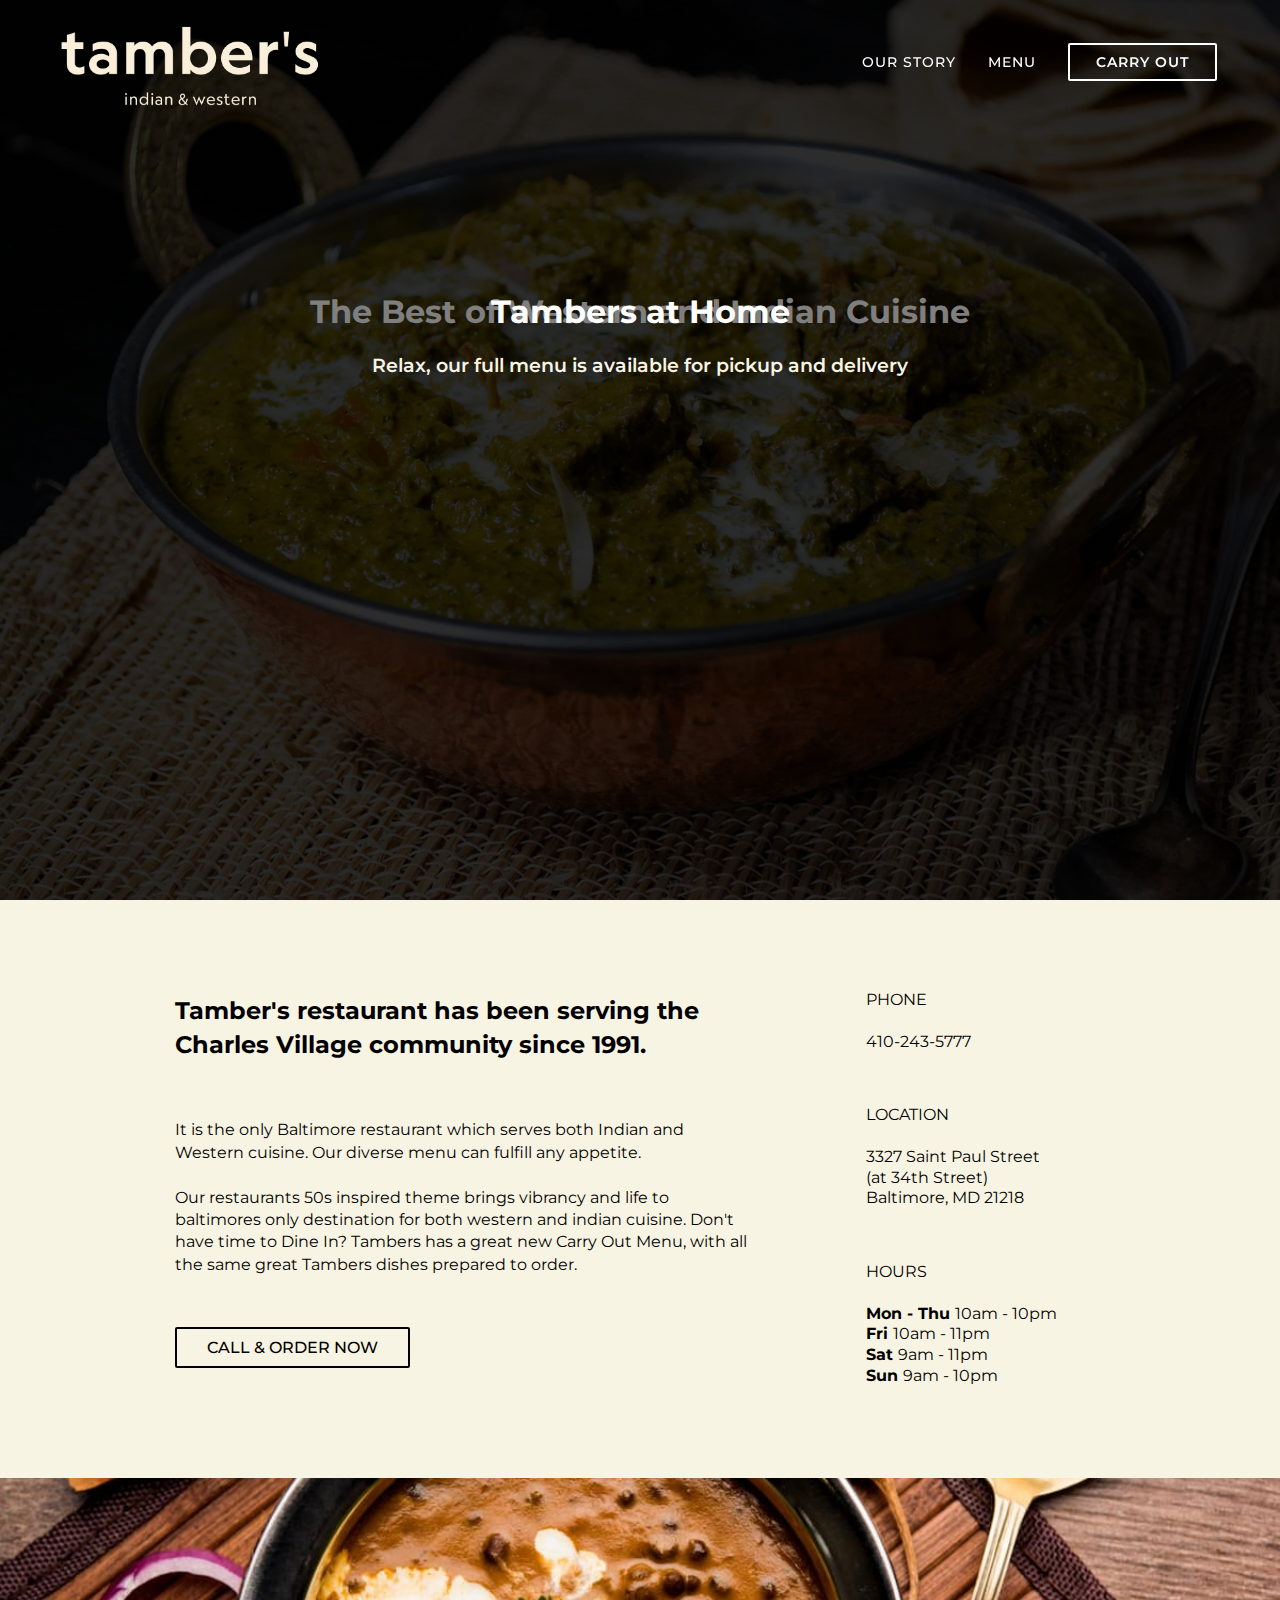
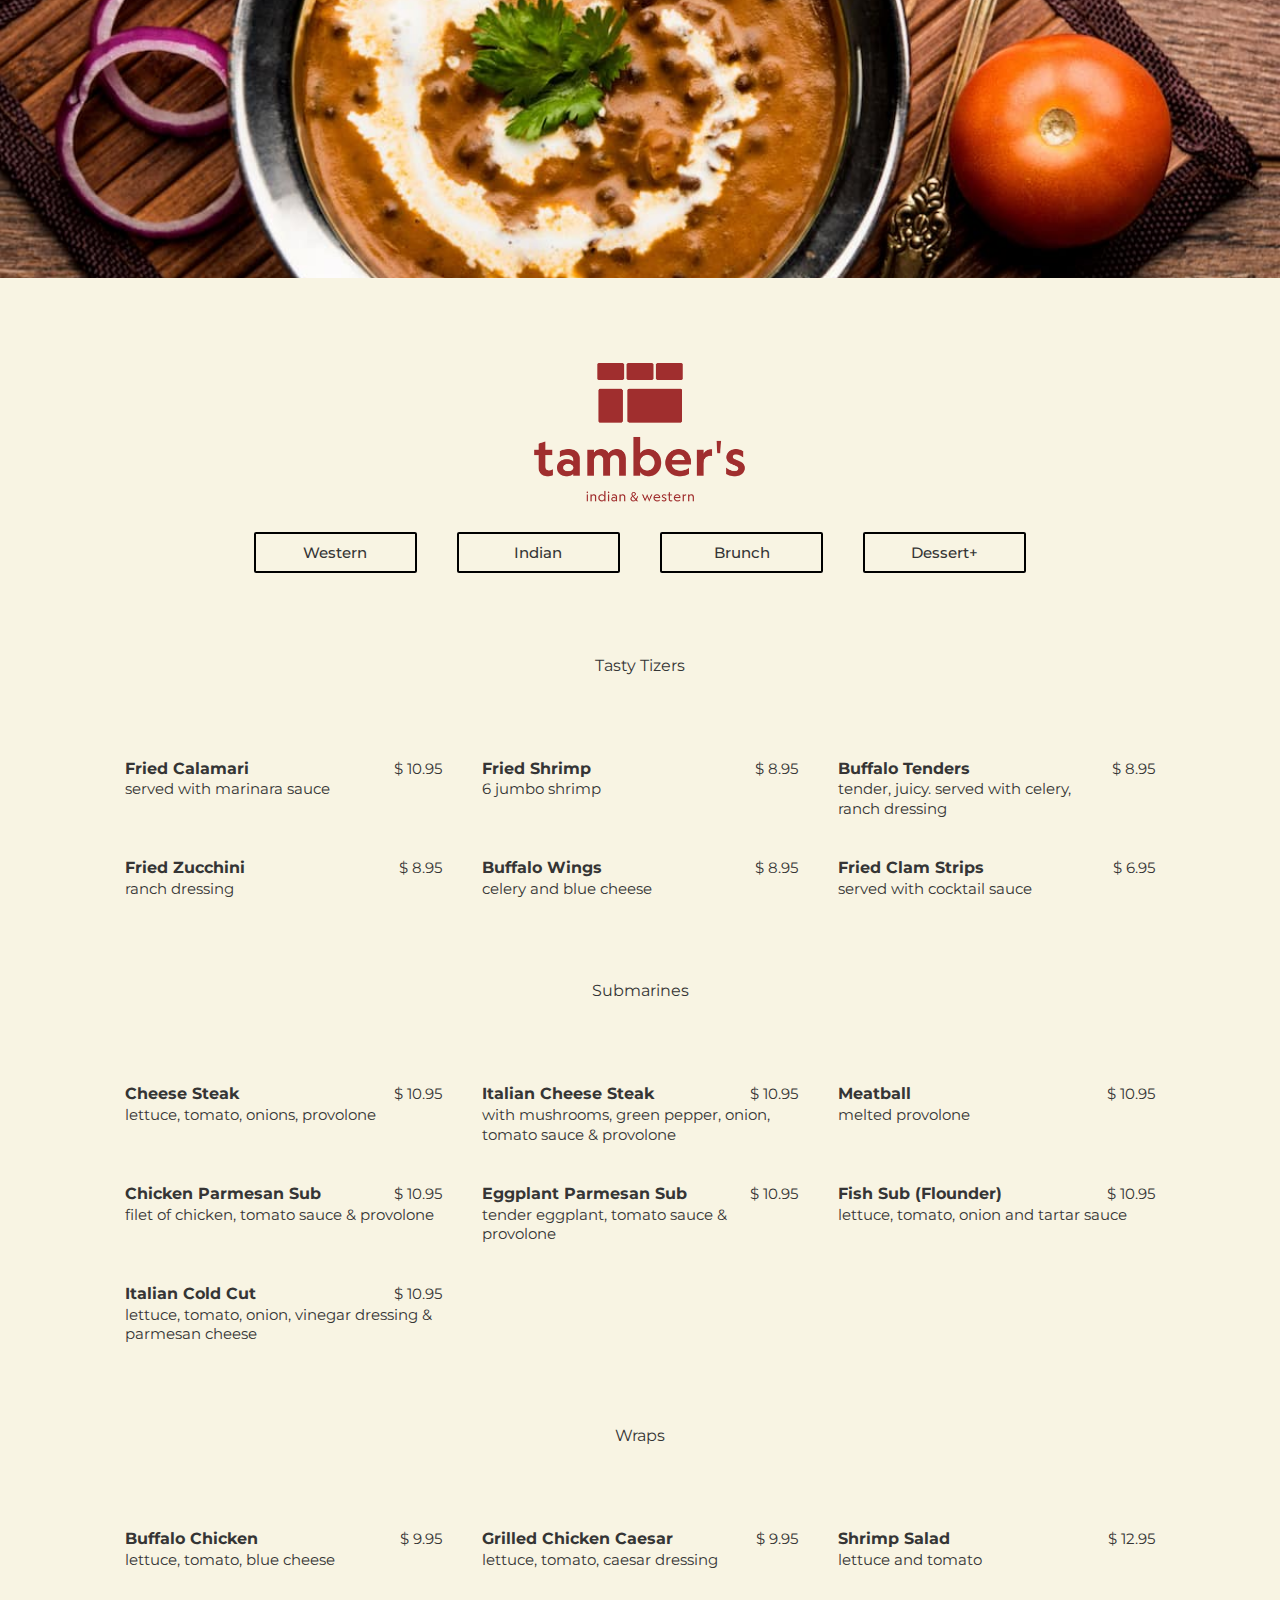
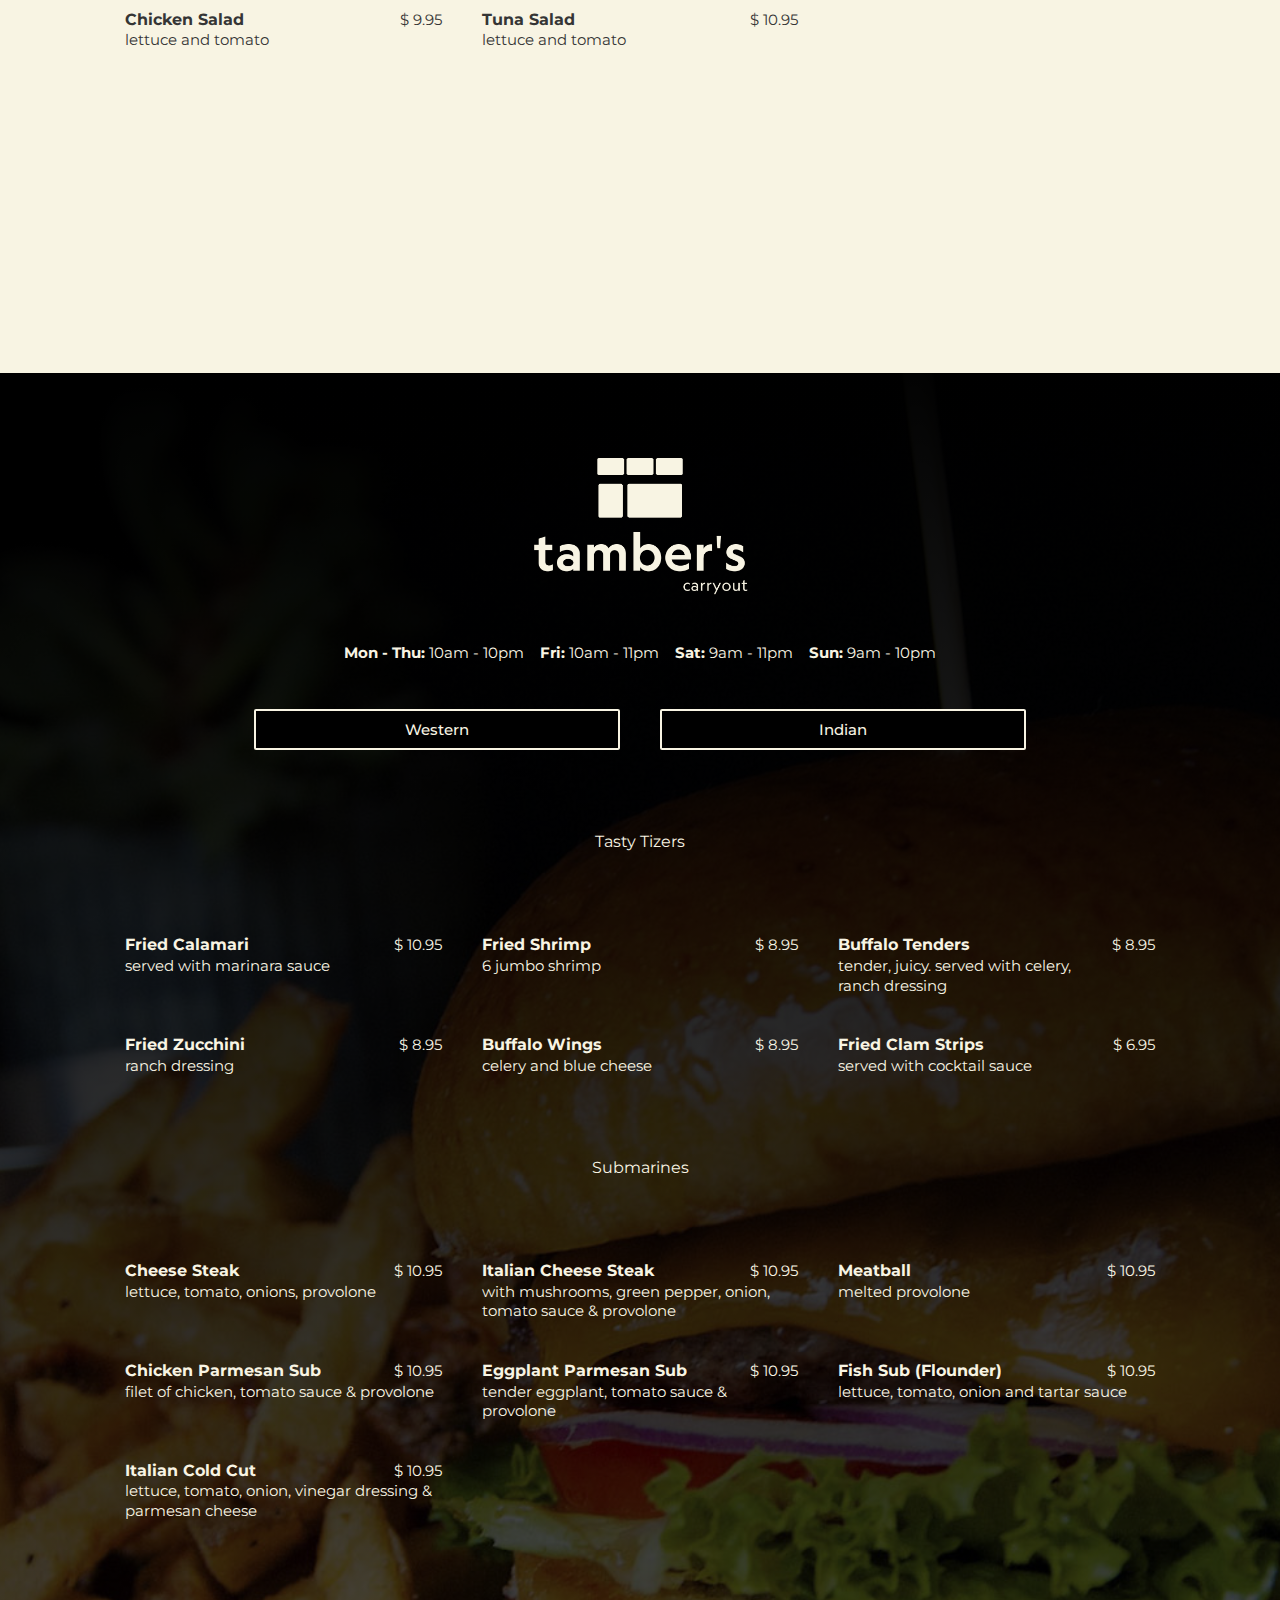
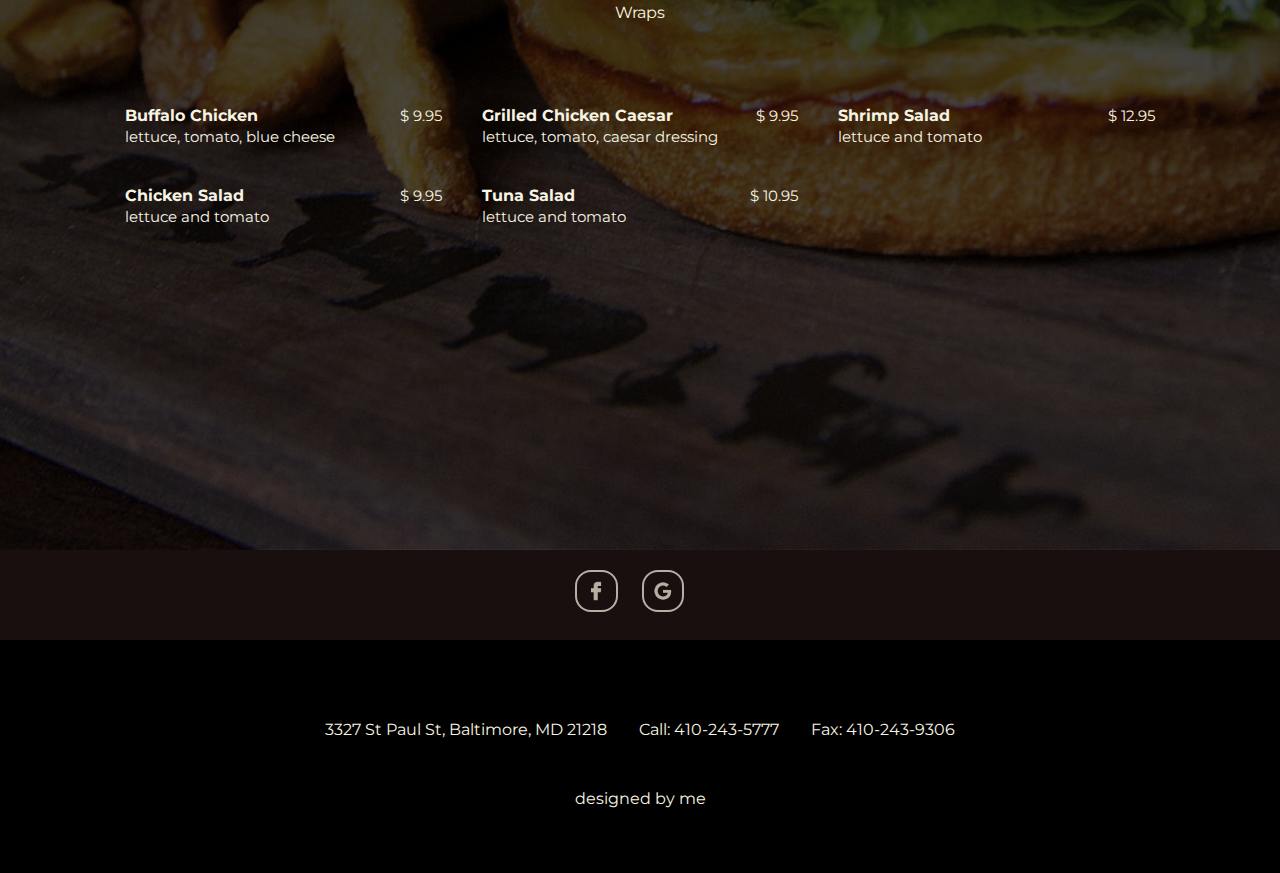
==== commit bc738b07: "took away social button resize animation" ====
--- a/index..html
+++ b/index..html
@@ -3,11 +3,8 @@
 <head>
     <meta charset="UTF-8">
     <meta name="viewport" content="width=device-width, initial-scale=1.0">
-    <title>Document</title>
+    <title>Tambers</title>
     <link rel="stylesheet" href="./app/scss/style.css">
-    <link rel="preconnect" href="https://fonts.gstatic.com">
-    <link href="https://fonts.googleapis.com/css2?family=Arimo&family=Open+Sans&display=swap" rel="stylesheet">
-    <link rel="preconnect" href="https://fonts.gstatic.com">
     <link rel="preconnect" href="https://fonts.gstatic.com">
     <link href="https://fonts.googleapis.com/css2?family=Montserrat:wght@400;500;600;700&family=Raleway:wght@100;300;400;600;700&display=swap" rel="stylesheet">
 </head>
@@ -94,7 +91,7 @@
                 <br />
                 <br />
                 <a href = "tel:4102435777" class="overview__button">
-                    ORDER NOW
+                    CALL & ORDER NOW
                 </a>
             </div>
 
@@ -135,7 +132,7 @@
 
     </section>
 
-    <div class="break" style= "background-image: url(./images/AdobeStock_228144922.jpeg)"></div>
+    <div class="break" style= "background-image: url(./images/AdobeStock_228144922.jpg)"></div>
 
      <!----------------------------DINEINE----------------------------------->
      
--- a/app/scss/style.css
+++ b/app/scss/style.css
@@ -105,6 +105,7 @@
           box-sizing: border-box;
   margin-left: auto;
   margin-right: auto;
+  scroll-behavior: smooth;
 }
 
 *, *::before, *::after {
@@ -174,12 +175,12 @@
   position: fixed;
   font-family: "Montserrat", "Montserrat", sans-serif;
   min-width: 100%;
-  -webkit-transition: background-color .5s ease;
-  transition: background-color .5s ease;
+  -webkit-transition: background-color 300ms ease;
+  transition: background-color 300ms ease;
 }
 
 .header__scrolling-active {
-  background-color: black;
+  background-color: rgba(0, 0, 0, 0.7);
 }
 
 .header__scrolling-active .header__logo img.large {
@@ -192,7 +193,7 @@
     background-color: transparent;
   }
   .header__scrolling-active .header__menu {
-    background-color: black;
+    background-color: rgba(0, 0, 0, 0.7);
     margin-top: 42px;
     padding: 12px;
   }
@@ -228,6 +229,8 @@
 
 .header__logo img.large {
   height: 6.45rem;
+  -webkit-transition: height 300ms ease;
+  transition: height 300ms ease;
 }
 
 .header__menu > span {
@@ -457,6 +460,8 @@
   color: black;
   font-weight: 500;
   padding: .575em 1.8704em;
+  -webkit-transition: all ease-in-out 250ms;
+  transition: all ease-in-out 250ms;
 }
 
 .overview__button:hover {
@@ -640,6 +645,7 @@
 }
 
 .takeout .menu__toggles {
+  padding-top: 2rem;
   -ms-grid-columns: 1fr 1fr;
       grid-template-columns: 1fr 1fr;
 }
@@ -683,7 +689,6 @@
 
 .social__icon img:hover {
   opacity: 1;
-  height: 1.375rem;
 }
 
 .footer {
